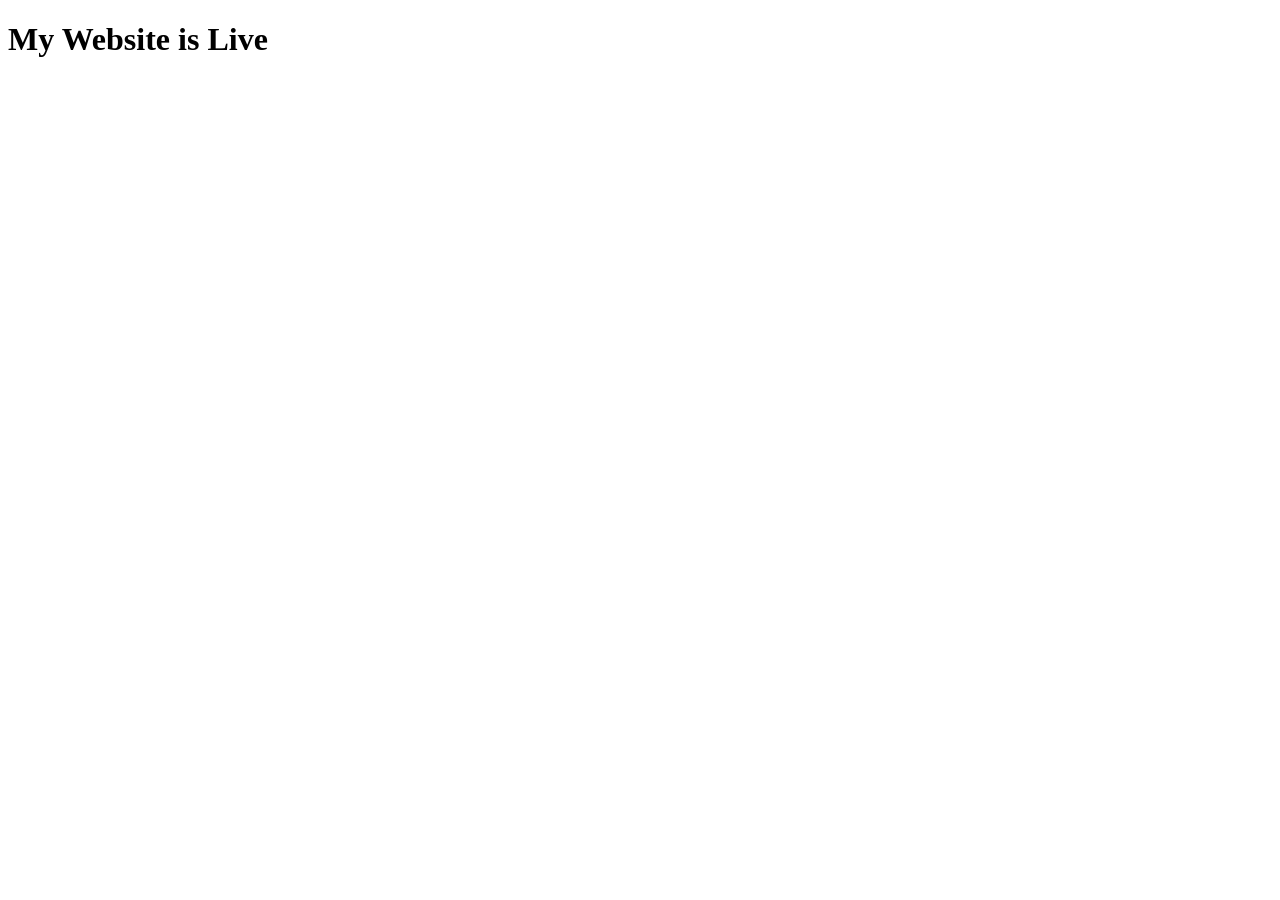
==== index.html @ fd20f3fe "Create index.html created index.html" ====
<!DOCTYPE html>
<html lang="en">
<head>
    <meta charset="UTF-8">
    <meta name="viewport" content="width=device-width, initial-scale=1.0">
    <title>Document</title>
</head>
<body>
    
</body>
<h1>My Website is Live </h1>
</html>
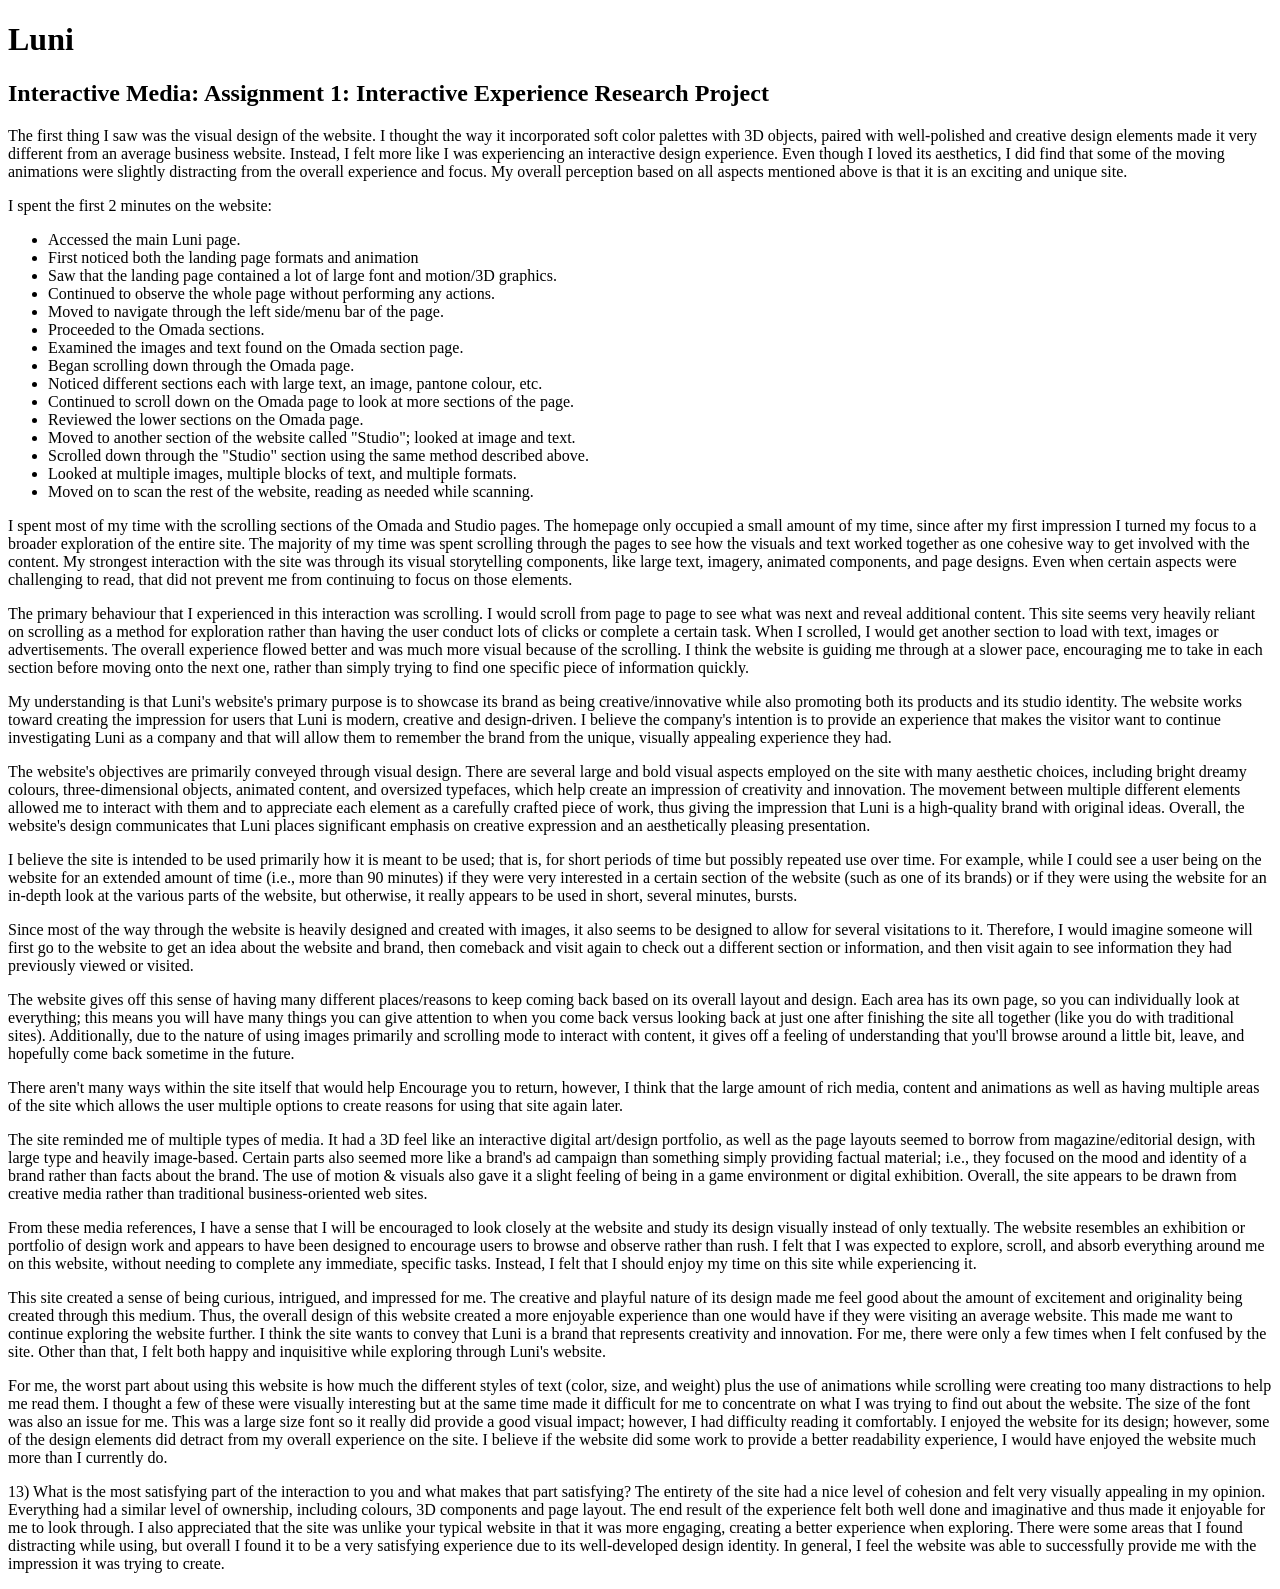
==== commit 3d5b49c9: "add text added questions and text" ====
--- a/index.html
+++ b/index.html
@@ -6,7 +6,141 @@
     <title>Document</title>
 </head>
 <body>
+    <h1>Luni</h1>
+    <h2> Interactive Media: Assignment 1: Interactive Experience Research Project</h2>
+    <p>
+        The first thing I saw was the visual design of the website. I thought the way it incorporated soft color palettes with 3D objects, paired with 
+        well-polished and creative design elements made it very different from an average business website. Instead, I felt more like I was experiencing 
+        an interactive design experience. Even though I loved its aesthetics, I did find that some of the moving animations were slightly distracting 
+        from the overall experience and focus. My overall perception based on all aspects mentioned above is that it is an exciting and unique 
+        site.
+    </p>
+    <p>
+        I spent the first 2 minutes on the website:
+        <ul>
+        <li>Accessed the main Luni page.</li>
+        <li>First noticed both the landing page formats and animation</li>
+        <li>Saw that the landing page contained a lot of large font and motion/3D graphics.</li>
+        <li>Continued to observe the whole page without performing any actions.</li>
+        <li>Moved to navigate through the left side/menu bar of the page.</li>
+        <li>Proceeded to the Omada sections.</li>
+        <li>Examined the images and text found on the Omada section page.</li>
+        <li>Began scrolling down through the Omada page.</li>
+        <li>Noticed different sections each with large text, an image, pantone colour, etc.</li>
+        <li>Continued to scroll down on the Omada page to look at more sections of the page.</li>
+        <li>Reviewed the lower sections on the Omada page.</li>
+        <li>Moved to another section of the website called "Studio"; looked at image and text.</li>
+        <li>Scrolled down through the "Studio" section using the same method described above.</li>
+        <li> Looked at multiple images, multiple blocks of text, and multiple formats.</li>
+        <li> Moved on to scan the rest of the website, reading as needed while scanning.</li>
+        </ul>
+    </p>
+    <p>
+        
+        I spent most of my time with the scrolling sections of the Omada and Studio pages. The homepage only occupied a small amount of my time, since 
+        after my first impression I turned my focus to a broader exploration of the entire site. The majority of my time was spent scrolling through 
+        the pages to see how the visuals and text worked together as one cohesive way to get involved with the content. My strongest interaction with 
+        the site was through its visual storytelling components, like large text, imagery, animated components, and page designs. Even when 
+        certain aspects were challenging to read, that did not prevent me from continuing to focus on those elements.
+
+    </p>
+    <p>
+        
+        The primary behaviour that I experienced in this interaction was scrolling. I would scroll from page to page to see what was next and reveal 
+        additional content. This site seems very heavily reliant on scrolling as a method for exploration rather than having the user conduct lots 
+        of clicks or complete a certain task. When I scrolled, I would get another section to load with text, images or advertisements. The overall 
+        experience flowed better and was much more visual because of the scrolling. I think the website is guiding me through at a slower pace, 
+        encouraging me to take in each section before moving onto the next one, rather than simply trying to find one specific piece of 
+        information quickly.
+    </p>
+    <p>
+      
+        My understanding is that Luni's website's primary purpose is to showcase its brand as being creative/innovative while also promoting both 
+        its products and its studio identity. The website works toward creating the impression for users that Luni is modern, creative and 
+        design-driven. I believe the company's intention is to provide an experience that makes the visitor want to continue investigating Luni 
+        as a company and that will allow them to remember the brand from the unique, visually appealing experience they had.
+    </p>
+    <p>  
+      
+        The website's objectives are primarily conveyed through visual design. There are several large and bold visual aspects employed on the site 
+        with many aesthetic choices, including bright dreamy colours, three-dimensional objects, animated content, and oversized typefaces, which help 
+        create an impression of creativity and innovation. The movement between multiple different elements allowed me to interact with them and 
+        to appreciate each element as a carefully crafted piece of work, thus giving the impression that Luni is a high-quality brand with original 
+        ideas. Overall, the website's design communicates that Luni places significant emphasis on creative expression and an aesthetically pleasing 
+        presentation. 
+    </p>
+    <p>
+    
+        <p>
+        I believe the site is intended to be used primarily how it is meant to be used; that is, for short periods of time but possibly repeated use 
+        over time. For example, while I could see a user being on the website for an extended amount of time (i.e., more than 90 minutes) if they 
+        were very interested in a certain section of the website (such as one of its brands) or if they were using the website for an in-depth look 
+        at the various parts of the website, but otherwise, it really appears to be used in short, several minutes, bursts.
+        </p>
+        <p>
+        Since most of the way through the website is heavily designed and created with images, it also seems to be designed to allow for several 
+        visitations to it. Therefore, I would imagine someone will first go to the website to get an idea about the website and brand, then comeback 
+        and visit again to check out a different section or information, and then visit again to see information they had previously viewed or visited.
+        </p>
+    </p>    
+    <p>  
+        
+        <p>
+        The website gives off this sense of having many different places/reasons to keep coming back based on its overall layout and design. Each 
+        area has its own page, so you can individually look at everything; this means you will have many things you can give attention to when you 
+        come back versus looking back at just one after finishing the site all together (like you do with traditional sites). Additionally, due to 
+        the nature of using images primarily and scrolling mode to interact with content, it gives off a feeling of understanding that you'll browse 
+        around a little bit, leave, and hopefully come back sometime in the future.
+        </p>
+        <p>
+        There aren't many ways within the site itself that would help Encourage you to return, however, I think that the large amount of rich 
+        media, content and animations as well as having multiple areas of the site which allows the user multiple options to create reasons for using 
+        that site again later.
+        </p>
+    </p>  
+    <p>   
+        
+        The site reminded me of multiple types of media. It had a 3D feel like an interactive digital art/design portfolio, as well as the page layouts 
+        seemed to borrow from magazine/editorial design, with large type and heavily image-based. Certain parts also seemed more like a brand's ad
+        campaign than something simply providing factual material; i.e., they focused on the mood and identity of a brand rather than facts about 
+        the brand. The use of motion & visuals also gave it a slight feeling of being in a game environment or digital exhibition. Overall, the
+        site appears to be drawn from creative media rather than traditional business-oriented web sites.
+    </p>
+    <p>   
+        
+        From these media references, I have a sense that I will be encouraged to look closely at the website and study its design visually instead of 
+        only textually. The website resembles an exhibition or portfolio of design work and appears to have been designed to encourage users to browse 
+        and observe rather than rush. I felt that I was expected to explore, scroll, and absorb everything around me on this website, without 
+        needing to complete any immediate, specific tasks. Instead, I felt that I should enjoy my time on this site while experiencing it. 
+    </p>
+    <p>
+       
+        This site created a sense of being curious, intrigued, and impressed for me. The creative and playful nature of its design made me feel good 
+        about the amount of excitement and originality being created through this medium. Thus, the overall design of this website created a more 
+        enjoyable experience than one would have if they were visiting an average website. This made me want to continue exploring the website further.
+        I think the site wants to convey that Luni is a brand that represents creativity and innovation. For me, there were only a few times when I 
+        felt confused by the site. Other than that, I felt both happy and inquisitive while exploring through Luni's website.
+    </p>
+    <p>
+       
+        For me, the worst part about using this website is how much the different styles of text (color, size, and weight) plus the use of animations while scrolling
+        were creating too many distractions to help me read them. I thought a few of these were visually interesting but at the same time made 
+        it difficult for me to concentrate on what I was trying to find out about the website. The size of the font was also an issue for me. 
+        This was a large size font so it really did provide a good visual impact; however, I had difficulty reading it comfortably. I enjoyed 
+        the website for its design; however, some of the design elements did detract from my overall experience on the site. I believe if the 
+        website did some work to provide a better readability experience, I would have enjoyed the website much more than I currently do.
+    </p>
+    <p>  
+        13) What is the most satisfying part of the interaction to you and what makes that part satisfying?
+        The entirety of the site had a nice level of cohesion and felt very visually appealing in my opinion. Everything had a similar level of 
+        ownership, including colours, 3D components and page layout. The end result of the experience felt both well done and imaginative and thus 
+        made it enjoyable for me to look through. I also appreciated that the site was unlike your typical website in that it was more engaging, 
+        creating a better experience when exploring. There were some areas that I found distracting while using, but overall I found it 
+        to be a very satisfying experience due to its well-developed design identity. In general, I feel the website was able to successfully 
+        provide me with the impression it was trying to create.
+    </p>    
+
+   
     
 </body>
-<h1>My Website is Live </h1>
 </html>
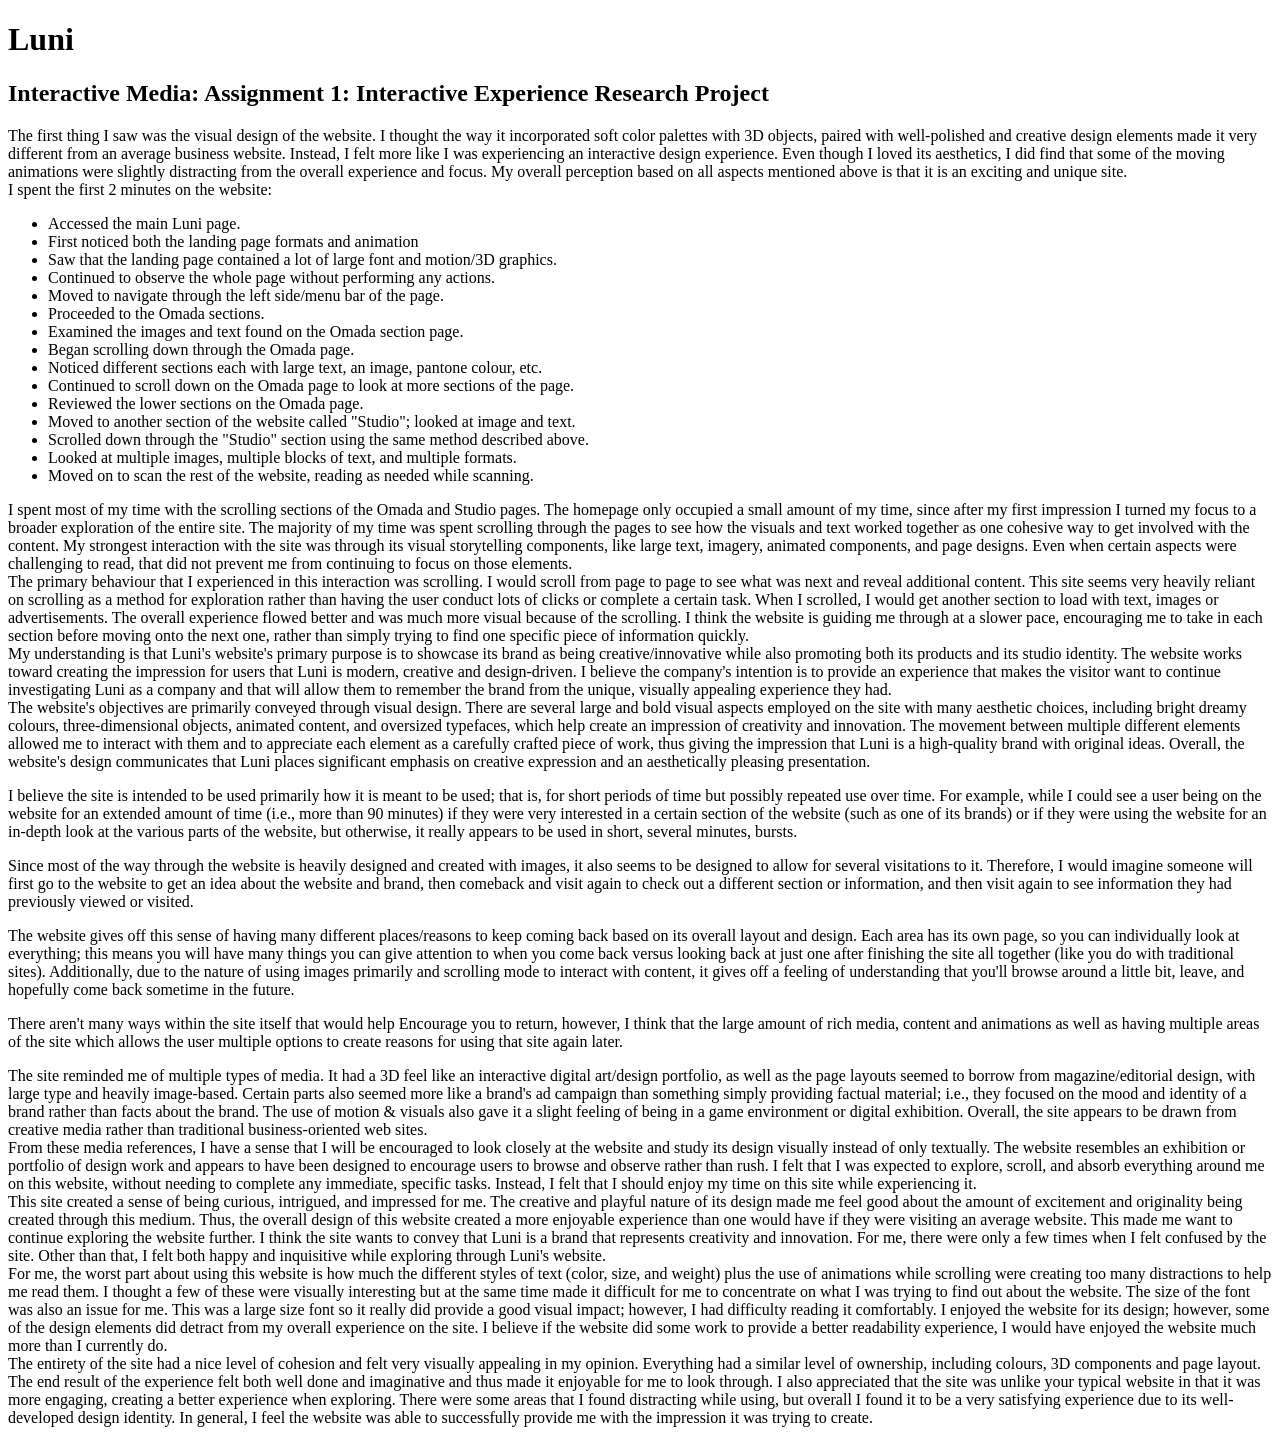
==== commit 284b3ee8: "playing around added png and styles, experimenting" ====
--- a/index.html
+++ b/index.html
@@ -4,18 +4,22 @@
     <meta charset="UTF-8">
     <meta name="viewport" content="width=device-width, initial-scale=1.0">
     <title>Document</title>
+    <link rel="stylesheet" href="styles.css">
+    <style>
+        @import url('https://fonts.googleapis.com/css2?family=Mea+Culpa&display=swap');
+        </style>
 </head>
 <body>
-    <h1>Luni</h1>
+    <h1 class="mea-culpa-regular">Luni</h1>
     <h2> Interactive Media: Assignment 1: Interactive Experience Research Project</h2>
-    <p>
+    <div class="question">
         The first thing I saw was the visual design of the website. I thought the way it incorporated soft color palettes with 3D objects, paired with 
         well-polished and creative design elements made it very different from an average business website. Instead, I felt more like I was experiencing 
         an interactive design experience. Even though I loved its aesthetics, I did find that some of the moving animations were slightly distracting 
         from the overall experience and focus. My overall perception based on all aspects mentioned above is that it is an exciting and unique 
         site.
-    </p>
-    <p>
+    </div>
+    <div class="question">
         I spent the first 2 minutes on the website:
         <ul>
         <li>Accessed the main Luni page.</li>
@@ -34,8 +38,9 @@
         <li> Looked at multiple images, multiple blocks of text, and multiple formats.</li>
         <li> Moved on to scan the rest of the website, reading as needed while scanning.</li>
         </ul>
-    </p>
-    <p>
+    </div>
+    <!-- I realised everything lookes better as sepperate paragraphs because of better spacing -->
+    <div class="question">
         
         I spent most of my time with the scrolling sections of the Omada and Studio pages. The homepage only occupied a small amount of my time, since 
         after my first impression I turned my focus to a broader exploration of the entire site. The majority of my time was spent scrolling through 
@@ -43,8 +48,8 @@
         the site was through its visual storytelling components, like large text, imagery, animated components, and page designs. Even when 
         certain aspects were challenging to read, that did not prevent me from continuing to focus on those elements.
 
-    </p>
-    <p>
+    </div>
+    <div class="question">
         
         The primary behaviour that I experienced in this interaction was scrolling. I would scroll from page to page to see what was next and reveal 
         additional content. This site seems very heavily reliant on scrolling as a method for exploration rather than having the user conduct lots 
@@ -52,15 +57,15 @@
         experience flowed better and was much more visual because of the scrolling. I think the website is guiding me through at a slower pace, 
         encouraging me to take in each section before moving onto the next one, rather than simply trying to find one specific piece of 
         information quickly.
-    </p>
-    <p>
+    </div>
+    <div class="question">
       
         My understanding is that Luni's website's primary purpose is to showcase its brand as being creative/innovative while also promoting both 
         its products and its studio identity. The website works toward creating the impression for users that Luni is modern, creative and 
         design-driven. I believe the company's intention is to provide an experience that makes the visitor want to continue investigating Luni 
         as a company and that will allow them to remember the brand from the unique, visually appealing experience they had.
-    </p>
-    <p>  
+    </div>
+    <div class="question">  
       
         The website's objectives are primarily conveyed through visual design. There are several large and bold visual aspects employed on the site 
         with many aesthetic choices, including bright dreamy colours, three-dimensional objects, animated content, and oversized typefaces, which help 
@@ -68,9 +73,8 @@
         to appreciate each element as a carefully crafted piece of work, thus giving the impression that Luni is a high-quality brand with original 
         ideas. Overall, the website's design communicates that Luni places significant emphasis on creative expression and an aesthetically pleasing 
         presentation. 
-    </p>
-    <p>
-    
+    </div>
+    <div class="question">
         <p>
         I believe the site is intended to be used primarily how it is meant to be used; that is, for short periods of time but possibly repeated use 
         over time. For example, while I could see a user being on the website for an extended amount of time (i.e., more than 90 minutes) if they 
@@ -82,8 +86,8 @@
         visitations to it. Therefore, I would imagine someone will first go to the website to get an idea about the website and brand, then comeback 
         and visit again to check out a different section or information, and then visit again to see information they had previously viewed or visited.
         </p>
-    </p>    
-    <p>  
+    </div>    
+    <div class="question">  
         
         <p>
         The website gives off this sense of having many different places/reasons to keep coming back based on its overall layout and design. Each 
@@ -97,31 +101,31 @@
         media, content and animations as well as having multiple areas of the site which allows the user multiple options to create reasons for using 
         that site again later.
         </p>
-    </p>  
-    <p>   
+    </div>  
+    <div class="question">   
         
         The site reminded me of multiple types of media. It had a 3D feel like an interactive digital art/design portfolio, as well as the page layouts 
         seemed to borrow from magazine/editorial design, with large type and heavily image-based. Certain parts also seemed more like a brand's ad
         campaign than something simply providing factual material; i.e., they focused on the mood and identity of a brand rather than facts about 
         the brand. The use of motion & visuals also gave it a slight feeling of being in a game environment or digital exhibition. Overall, the
         site appears to be drawn from creative media rather than traditional business-oriented web sites.
-    </p>
-    <p>   
+    </div>
+    <div class="question">   
         
         From these media references, I have a sense that I will be encouraged to look closely at the website and study its design visually instead of 
         only textually. The website resembles an exhibition or portfolio of design work and appears to have been designed to encourage users to browse 
         and observe rather than rush. I felt that I was expected to explore, scroll, and absorb everything around me on this website, without 
         needing to complete any immediate, specific tasks. Instead, I felt that I should enjoy my time on this site while experiencing it. 
-    </p>
-    <p>
+    </div>
+    <div class="question">
        
         This site created a sense of being curious, intrigued, and impressed for me. The creative and playful nature of its design made me feel good 
         about the amount of excitement and originality being created through this medium. Thus, the overall design of this website created a more 
         enjoyable experience than one would have if they were visiting an average website. This made me want to continue exploring the website further.
         I think the site wants to convey that Luni is a brand that represents creativity and innovation. For me, there were only a few times when I 
         felt confused by the site. Other than that, I felt both happy and inquisitive while exploring through Luni's website.
-    </p>
-    <p>
+    </div>
+    <div class="question">
        
         For me, the worst part about using this website is how much the different styles of text (color, size, and weight) plus the use of animations while scrolling
         were creating too many distractions to help me read them. I thought a few of these were visually interesting but at the same time made 
@@ -129,16 +133,16 @@
         This was a large size font so it really did provide a good visual impact; however, I had difficulty reading it comfortably. I enjoyed 
         the website for its design; however, some of the design elements did detract from my overall experience on the site. I believe if the 
         website did some work to provide a better readability experience, I would have enjoyed the website much more than I currently do.
-    </p>
-    <p>  
-        13) What is the most satisfying part of the interaction to you and what makes that part satisfying?
+    </div>
+    <div class="question">  
+       
         The entirety of the site had a nice level of cohesion and felt very visually appealing in my opinion. Everything had a similar level of 
         ownership, including colours, 3D components and page layout. The end result of the experience felt both well done and imaginative and thus 
         made it enjoyable for me to look through. I also appreciated that the site was unlike your typical website in that it was more engaging, 
         creating a better experience when exploring. There were some areas that I found distracting while using, but overall I found it 
         to be a very satisfying experience due to its well-developed design identity. In general, I feel the website was able to successfully 
         provide me with the impression it was trying to create.
-    </p>    
+    </div>    
 
    
     
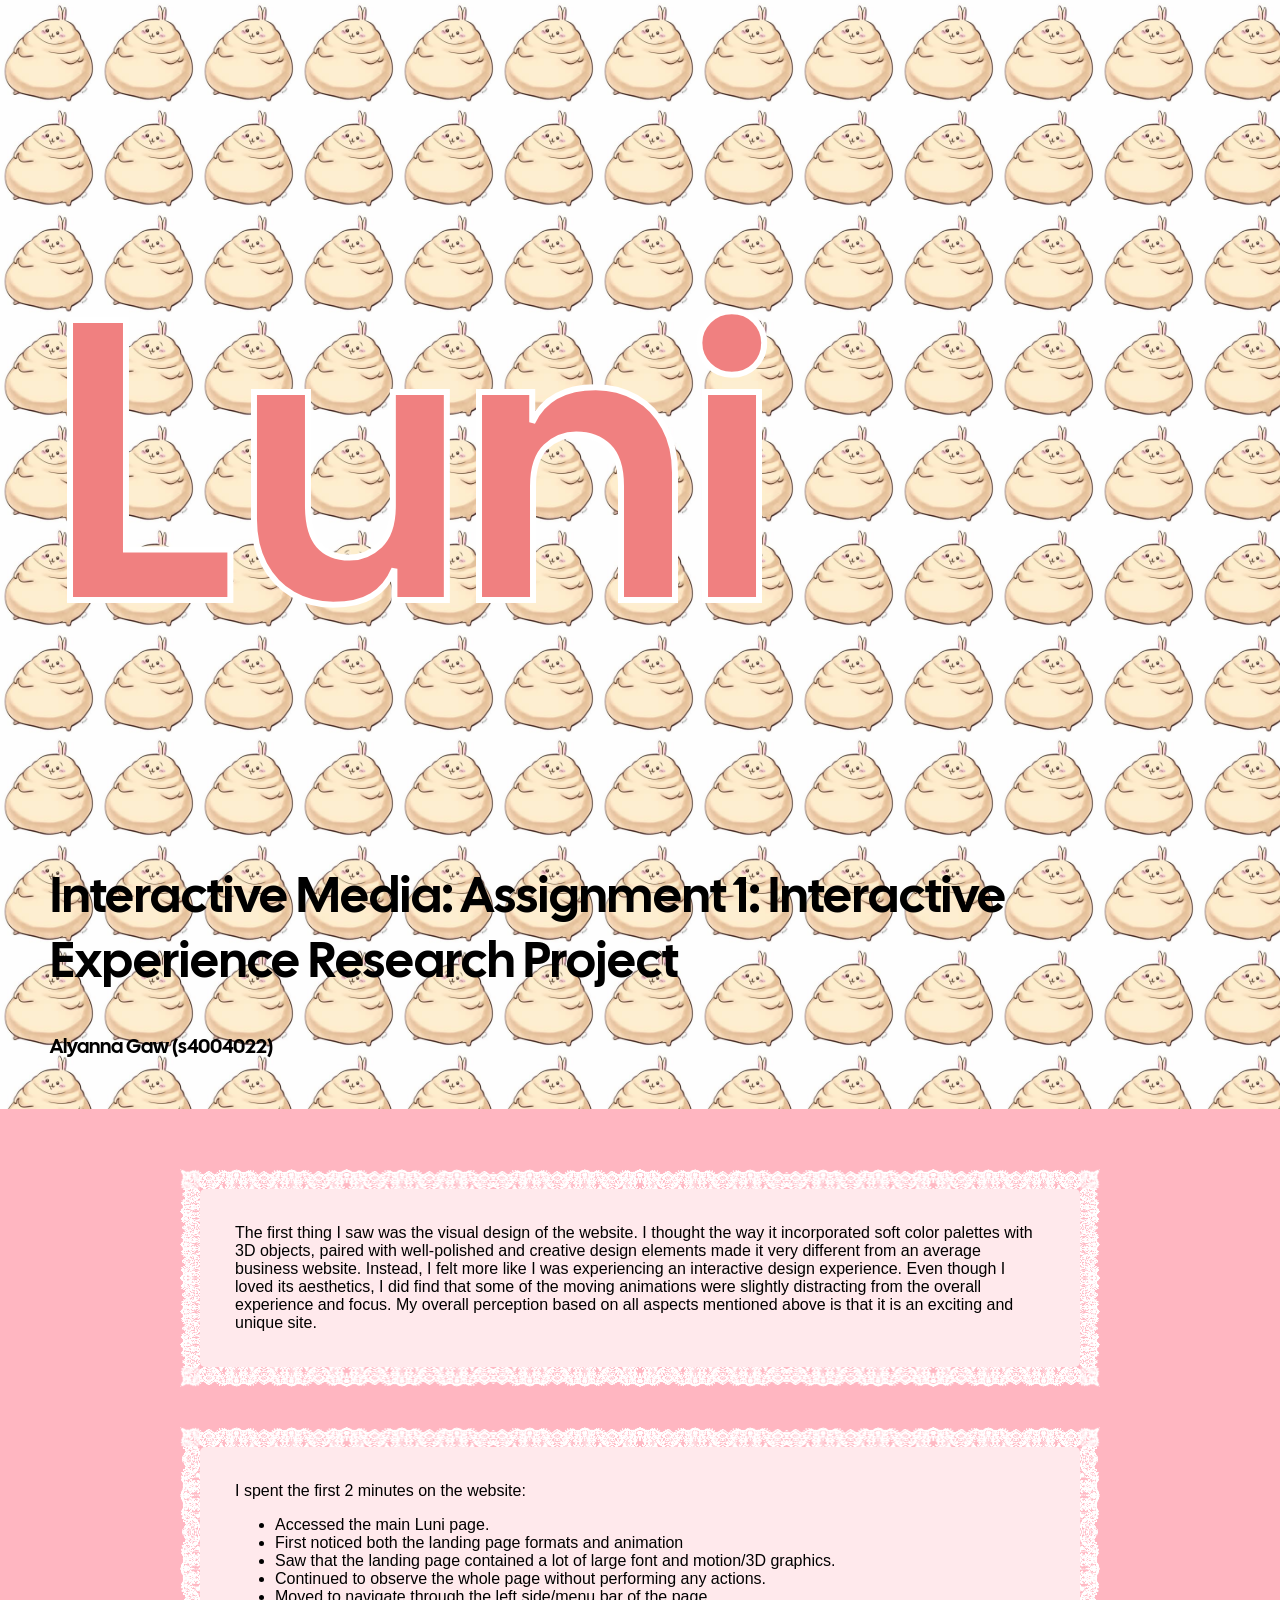
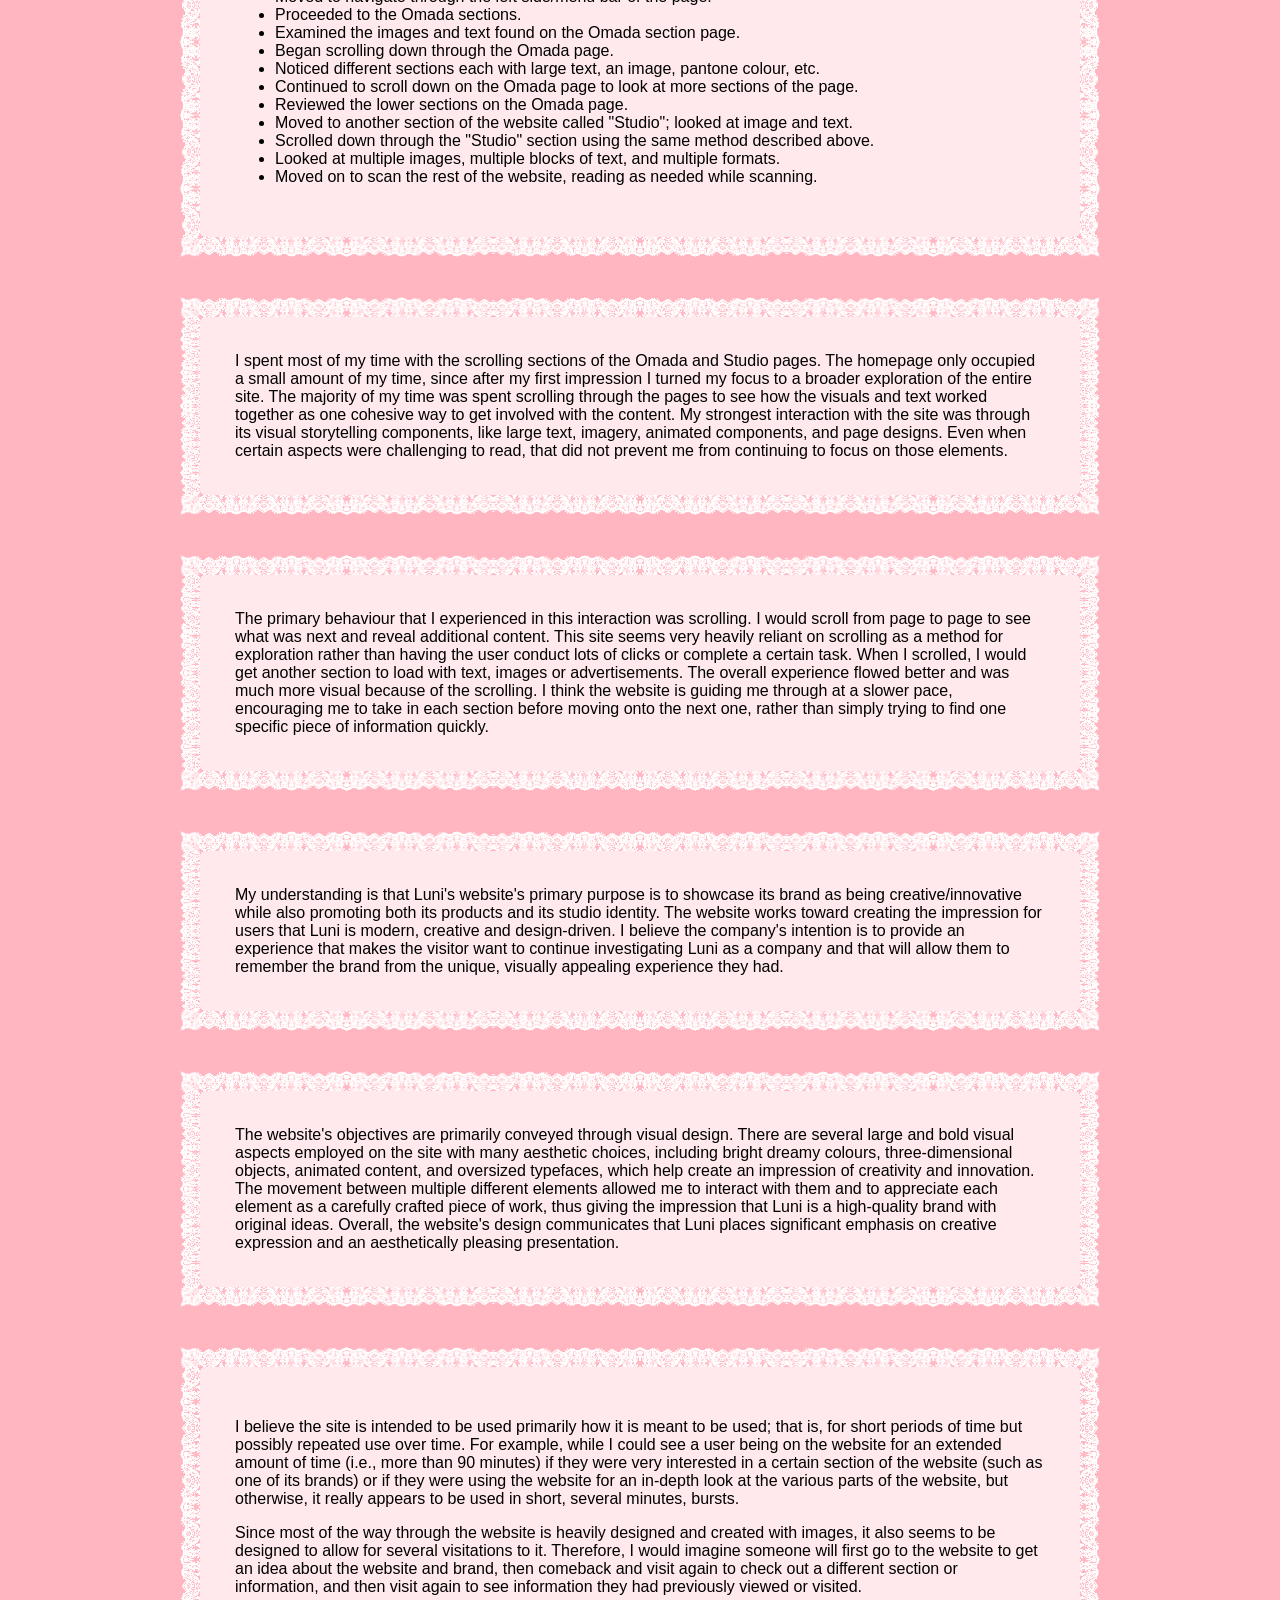
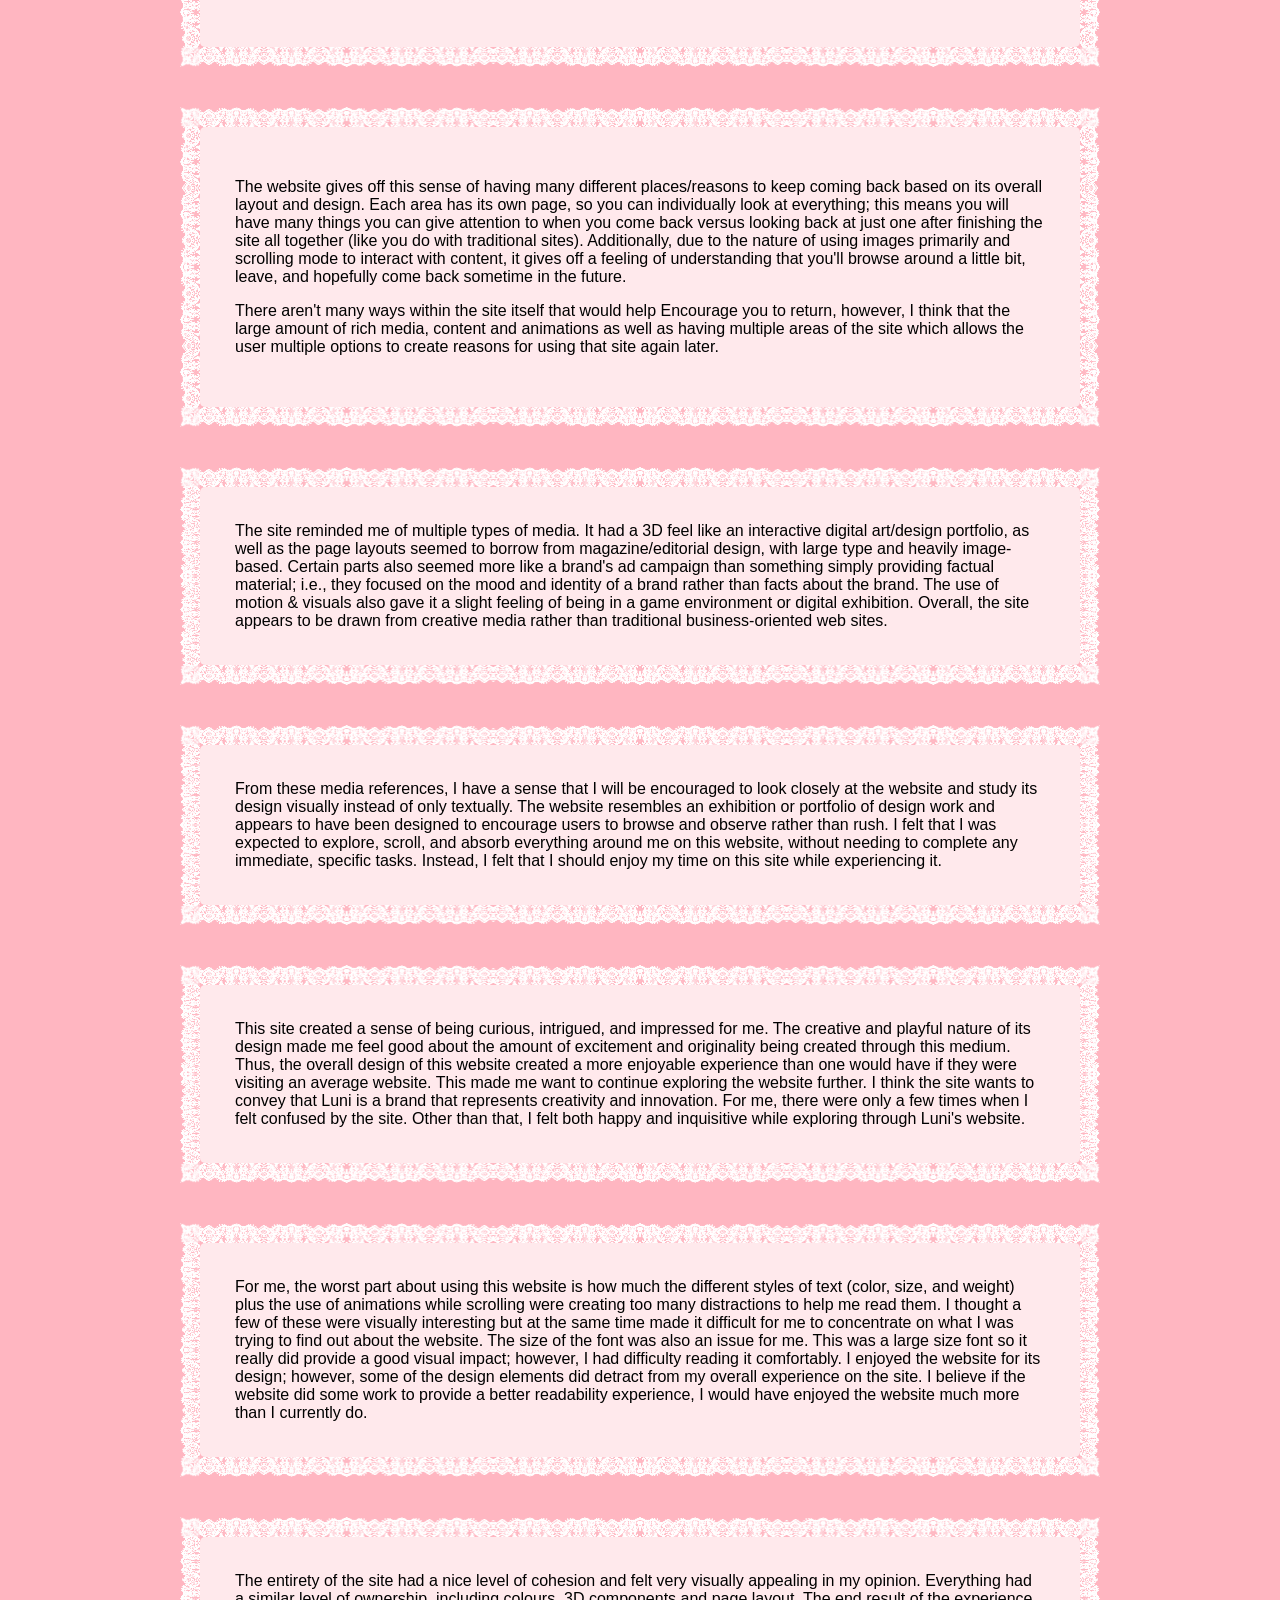
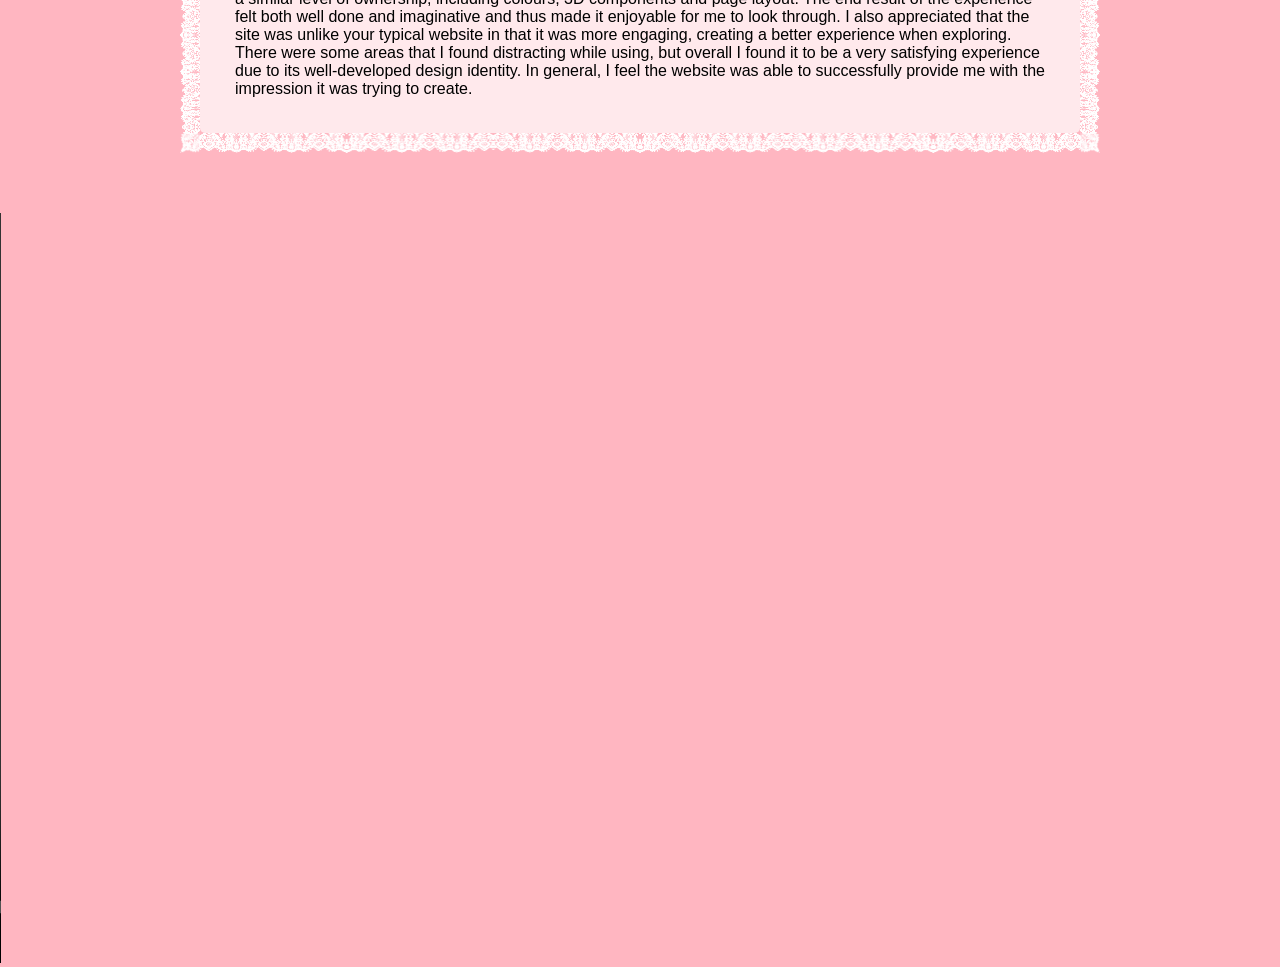
==== commit e4078f45: "vid in html" ====
--- a/index.html
+++ b/index.html
@@ -3,15 +3,21 @@
 <head>
     <meta charset="UTF-8">
     <meta name="viewport" content="width=device-width, initial-scale=1.0">
-    <title>Document</title>
+    <title>Interactive Media A1 - Alyanna Gaw</title>
+    <link rel="icon" type="image/png" sizes="32x32" href="/favicon-32x32.png">
     <link rel="stylesheet" href="styles.css">
     <style>
-        @import url('https://fonts.googleapis.com/css2?family=Mea+Culpa&display=swap');
+        @import url('https://fonts.googleapis.com/css2?family=Cal+Sans&display=swap');
         </style>
+        <!-- imported a Google font 'Cal Sans' -->
 </head>
 <body>
-    <h1 class="mea-culpa-regular">Luni</h1>
-    <h2> Interactive Media: Assignment 1: Interactive Experience Research Project</h2>
+    <div class="wrap">
+        <h1 class="cal-sans-regular">Luni</h1>
+        <h2 class="cal-sans-regular"> Interactive Media: Assignment 1: Interactive Experience Research Project</h2>
+        <h3 class="cal-sans-regular">Alyanna Gaw (s4004022)</h2>
+    </div>
+   
     <div class="question">
         The first thing I saw was the visual design of the website. I thought the way it incorporated soft color palettes with 3D objects, paired with 
         well-polished and creative design elements made it very different from an average business website. Instead, I felt more like I was experiencing 
@@ -22,21 +28,21 @@
     <div class="question">
         I spent the first 2 minutes on the website:
         <ul>
-        <li>Accessed the main Luni page.</li>
-        <li>First noticed both the landing page formats and animation</li>
-        <li>Saw that the landing page contained a lot of large font and motion/3D graphics.</li>
-        <li>Continued to observe the whole page without performing any actions.</li>
-        <li>Moved to navigate through the left side/menu bar of the page.</li>
-        <li>Proceeded to the Omada sections.</li>
-        <li>Examined the images and text found on the Omada section page.</li>
-        <li>Began scrolling down through the Omada page.</li>
-        <li>Noticed different sections each with large text, an image, pantone colour, etc.</li>
-        <li>Continued to scroll down on the Omada page to look at more sections of the page.</li>
-        <li>Reviewed the lower sections on the Omada page.</li>
-        <li>Moved to another section of the website called "Studio"; looked at image and text.</li>
-        <li>Scrolled down through the "Studio" section using the same method described above.</li>
-        <li> Looked at multiple images, multiple blocks of text, and multiple formats.</li>
-        <li> Moved on to scan the rest of the website, reading as needed while scanning.</li>
+            <li>Accessed the main Luni page.</li>
+            <li>First noticed both the landing page formats and animation</li>
+            <li>Saw that the landing page contained a lot of large font and motion/3D graphics.</li>
+            <li>Continued to observe the whole page without performing any actions.</li>
+            <li>Moved to navigate through the left side/menu bar of the page.</li>
+            <li>Proceeded to the Omada sections.</li>
+            <li>Examined the images and text found on the Omada section page.</li>
+            <li>Began scrolling down through the Omada page.</li>
+            <li>Noticed different sections each with large text, an image, pantone colour, etc.</li>
+            <li>Continued to scroll down on the Omada page to look at more sections of the page.</li>
+            <li>Reviewed the lower sections on the Omada page.</li>
+            <li>Moved to another section of the website called "Studio"; looked at image and text.</li>
+            <li>Scrolled down through the "Studio" section using the same method described above.</li>
+            <li> Looked at multiple images, multiple blocks of text, and multiple formats.</li>
+            <li> Moved on to scan the rest of the website, reading as needed while scanning.</li>
         </ul>
     </div>
     <!-- I realised everything lookes better as sepperate paragraphs because of better spacing -->
@@ -143,8 +149,17 @@
         to be a very satisfying experience due to its well-developed design identity. In general, I feel the website was able to successfully 
         provide me with the impression it was trying to create.
     </div>    
+    <!-- added a questions class to make it clear which each individual question is -->
+    
+    <div class="vid">
+        <video width="1500" controls>
+            <source src="initial-sc.mp4" type="video/mp4">
+        </video>
+    </div>
 
-   
+    <div class="wrap">
+
+    </div>
     
 </body>
 </html>
--- a/styles.css
+++ b/styles.css
@@ -0,0 +1,63 @@
+body {
+    font-family:'Lucida Sans', 'Lucida Sans Regular', 'Lucida Grande', 'Lucida Sans Unicode', Geneva, Verdana, sans-serif;
+    background-color: lightpink;
+    margin: 0px
+}
+
+.wrap {
+    background-image: url(ooagi.png);
+    background-size: 100px;
+    padding: 0;
+}
+
+h1 {
+    color: lightcoral;
+    font-size: 400px;
+    margin:0;
+    padding: 50px;
+    padding-top: 200px;
+    -webkit-text-stroke: 6px white;
+
+}
+
+h2 {
+    font-size: 50px;
+    padding: 50px;
+    padding-bottom: 0px;
+    
+
+}
+
+h3 {
+    font-size: 20px;
+    padding-left: 50px;
+    padding-bottom: 50px;
+   
+}
+
+/* I first had issues getting the background image to fill the whole top of the page. first I realised it wasn't filling the margins so I made the margins 0 and replaced
+it with more padding, still had some issues I didnt really understand so i ended up just put h1-3 into a div and the background img for the whole div and it works now */
+
+.question {
+    border: 20px solid transparent;
+    border-image: url(lace-border.png) 90 round;
+    border-radius: 5px;
+    border-image-outset: 20px;
+
+    padding: 15px;
+    margin-bottom: 80px;
+    margin-top: 80px;
+    background-color: rgba(255, 255, 255, 0.7);
+    margin-left: 200px;
+    margin-right: 200px;
+    /* I wanted to decorate the text boxes because they looked too plain. I thought the regular borders looksed too plain too so 
+    I looked up if they was a way to do any other borders and I found you can use an image border*/
+}
+
+.cal-sans-regular {
+    font-family: "Cal Sans", sans-serif;
+    font-weight: 400;
+    font-style: normal;
+  }
+  
+  
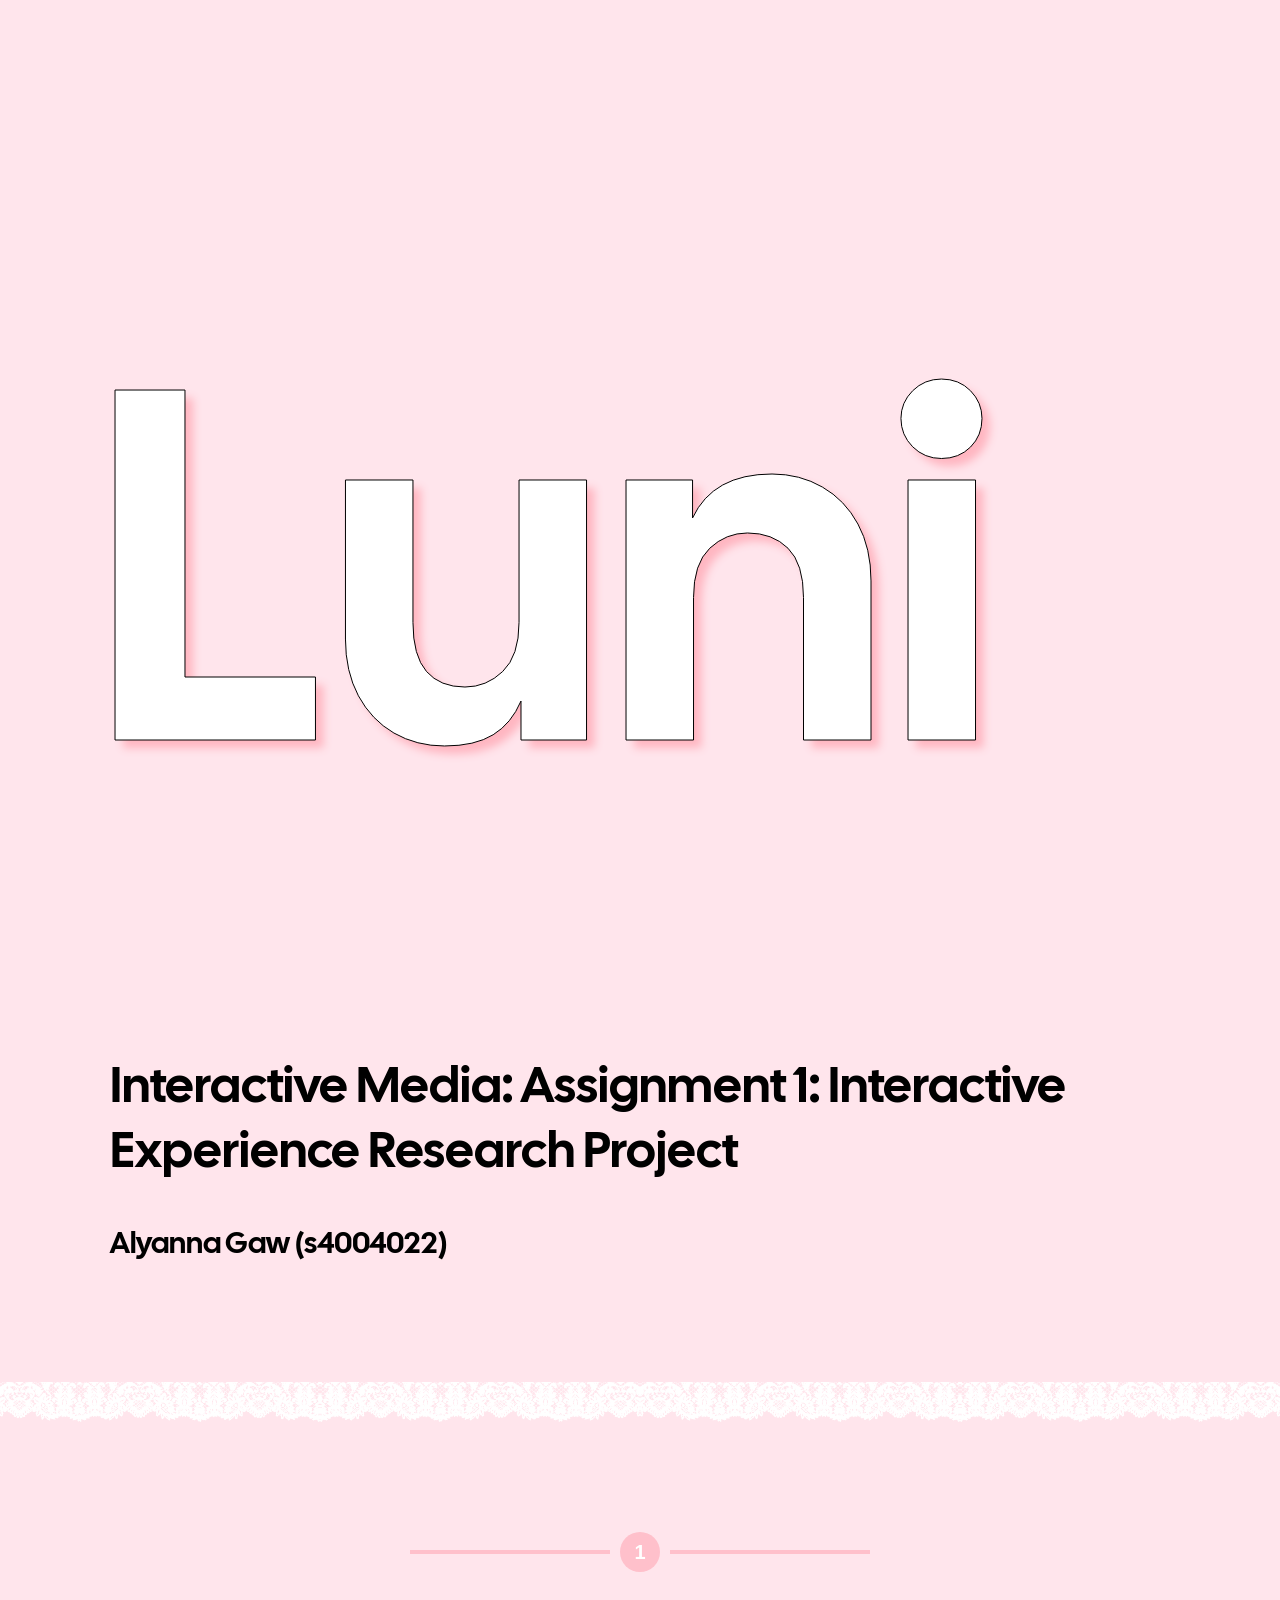
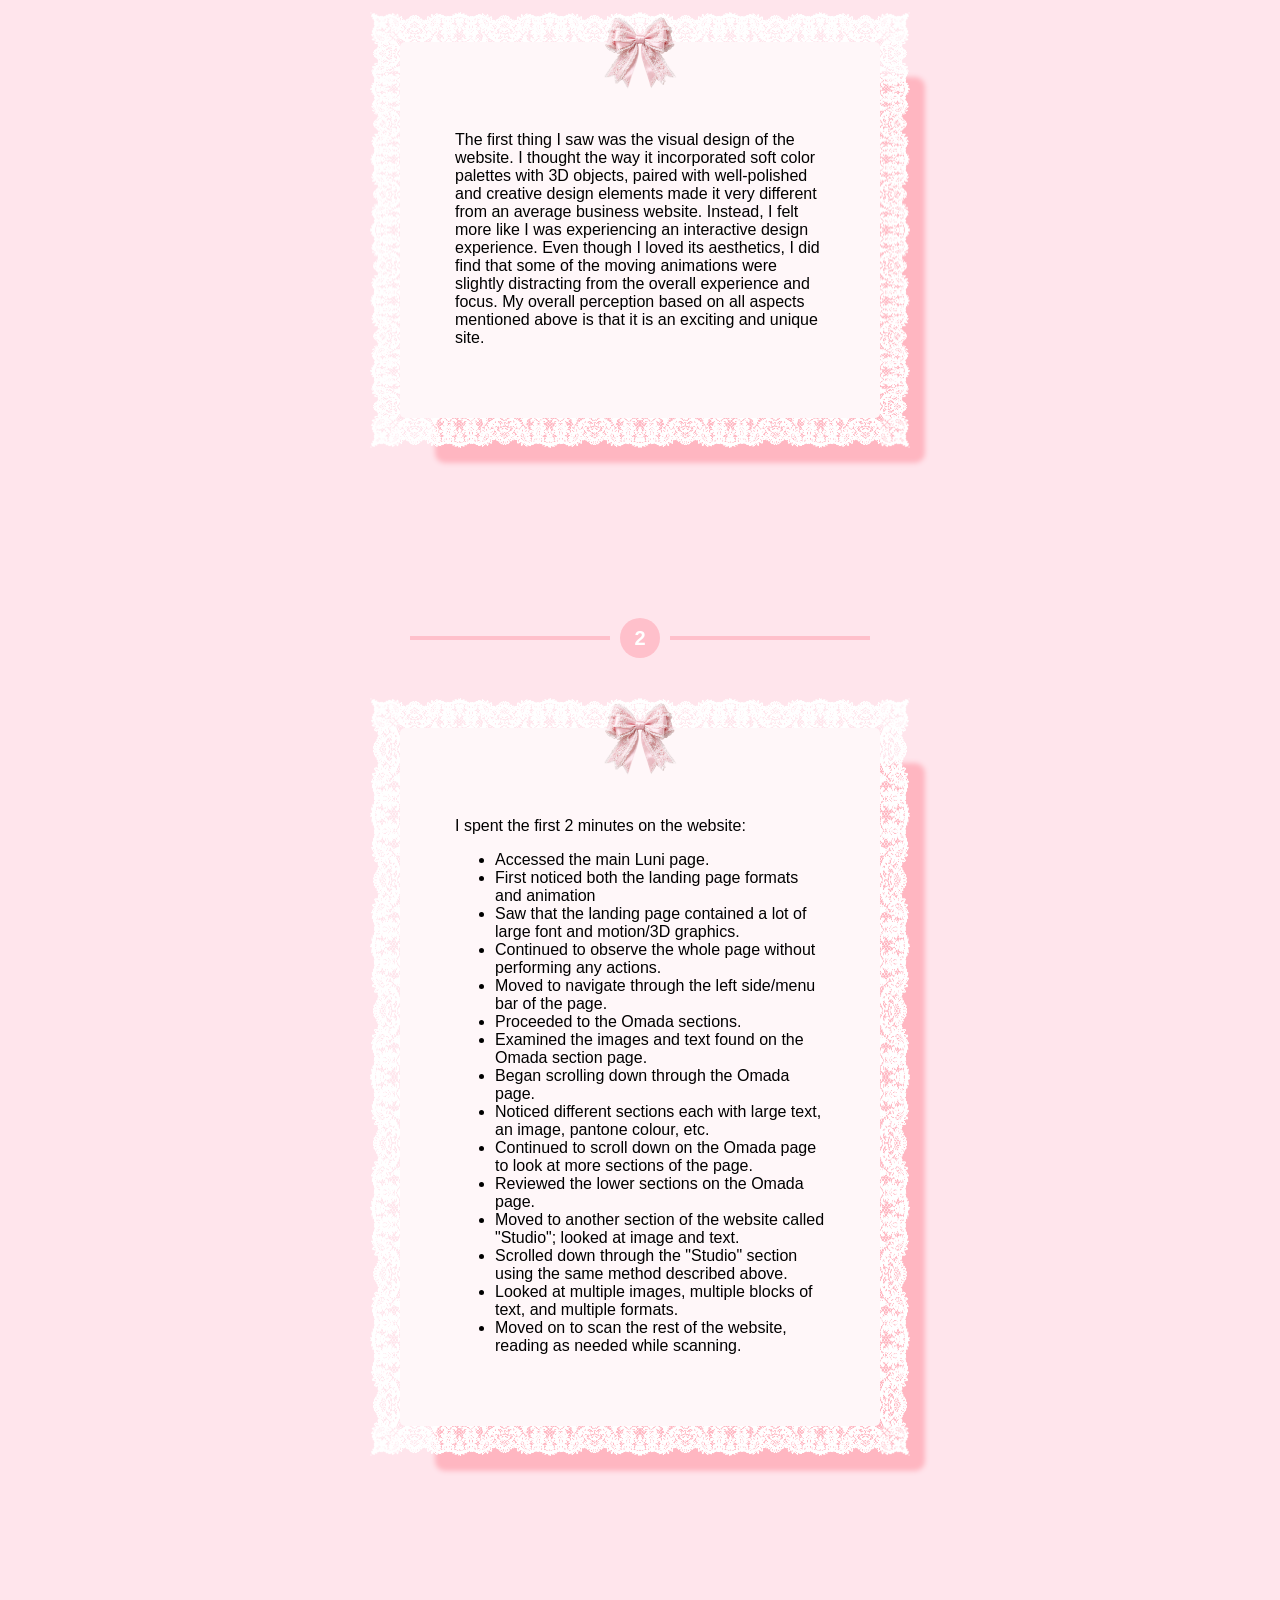
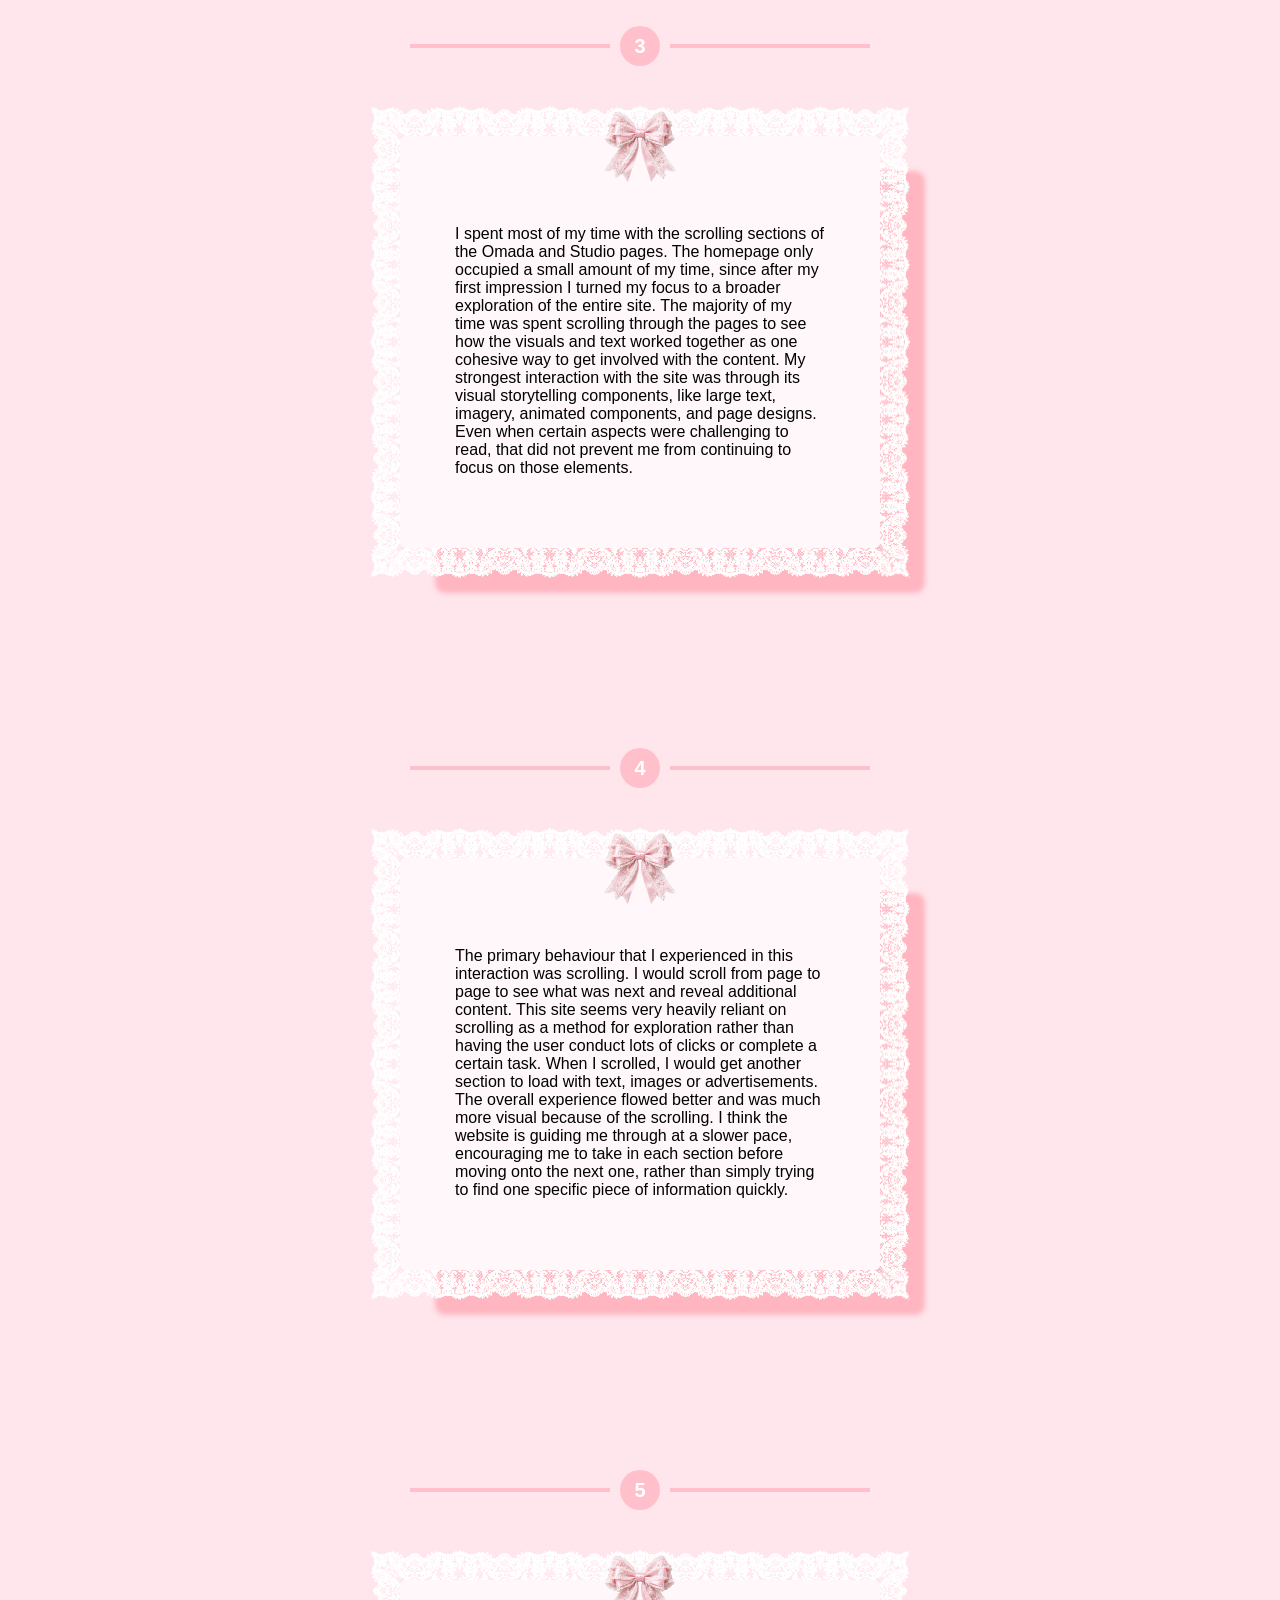
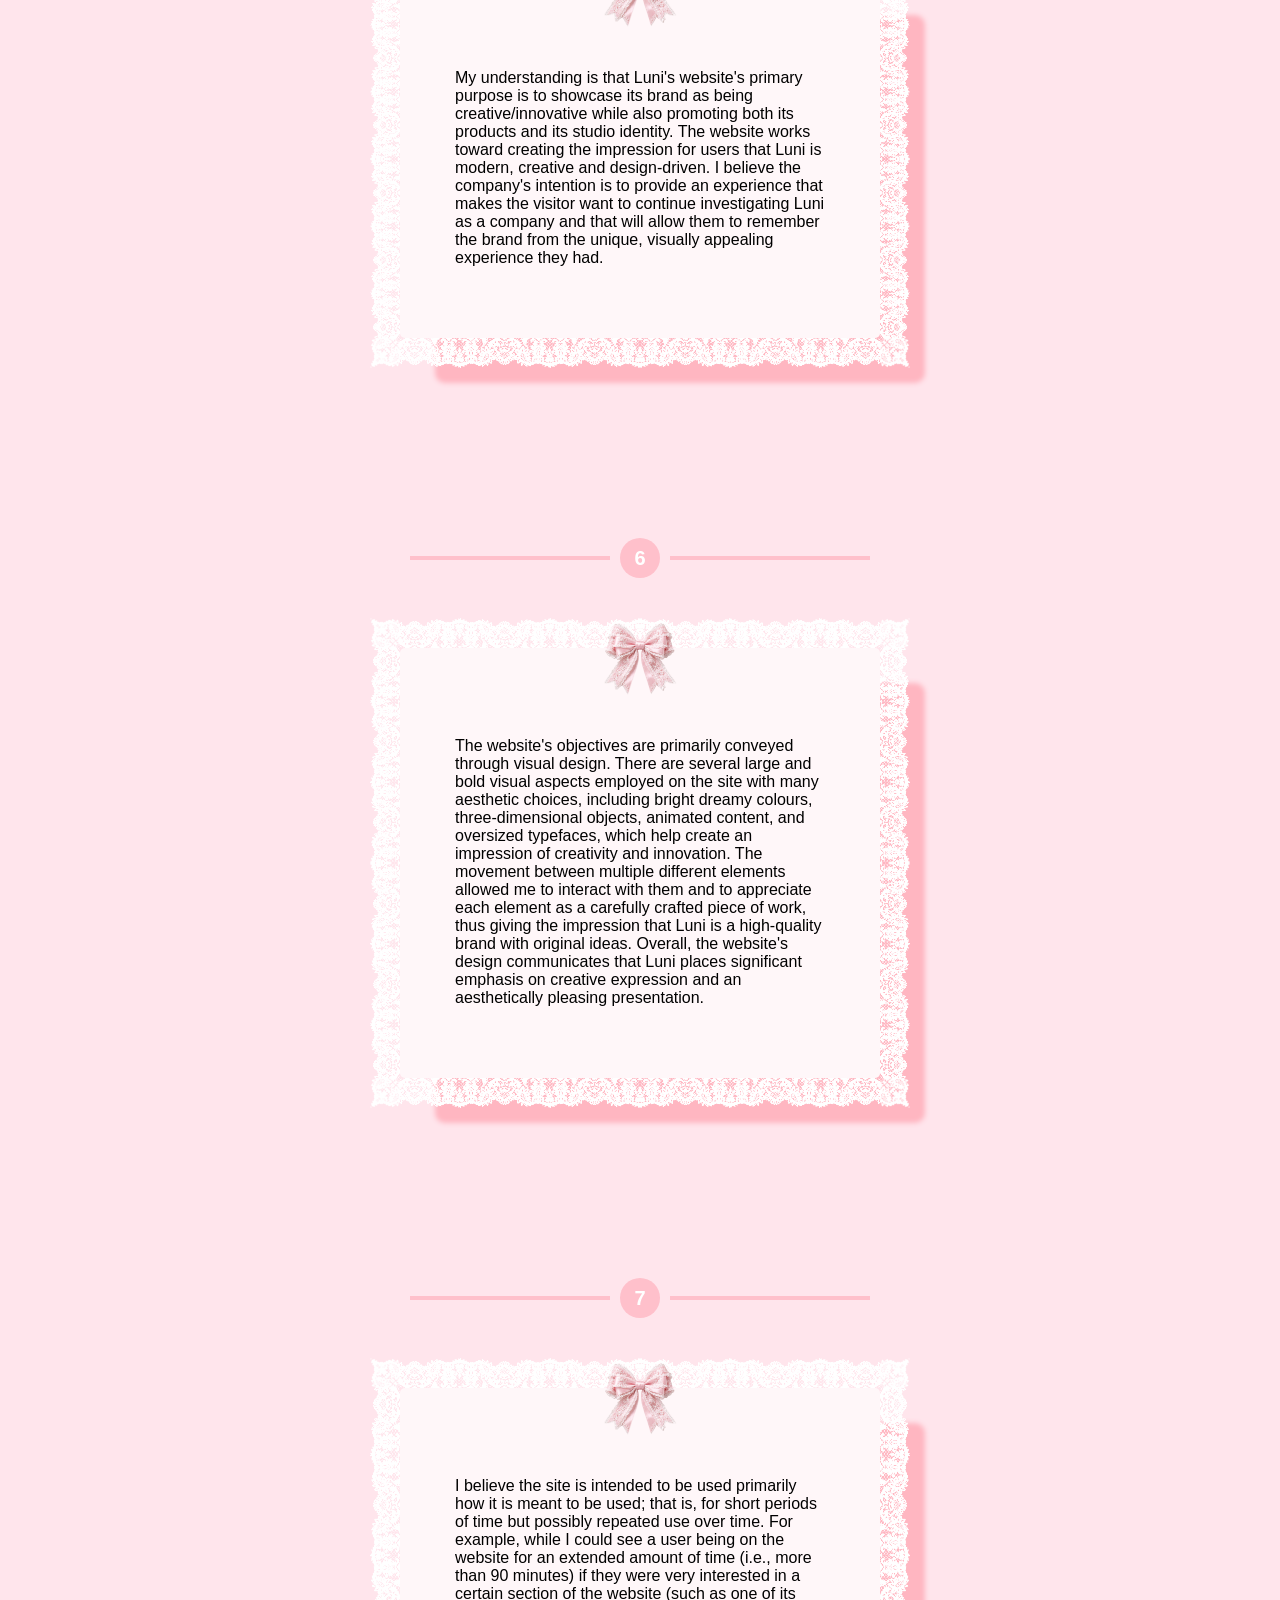
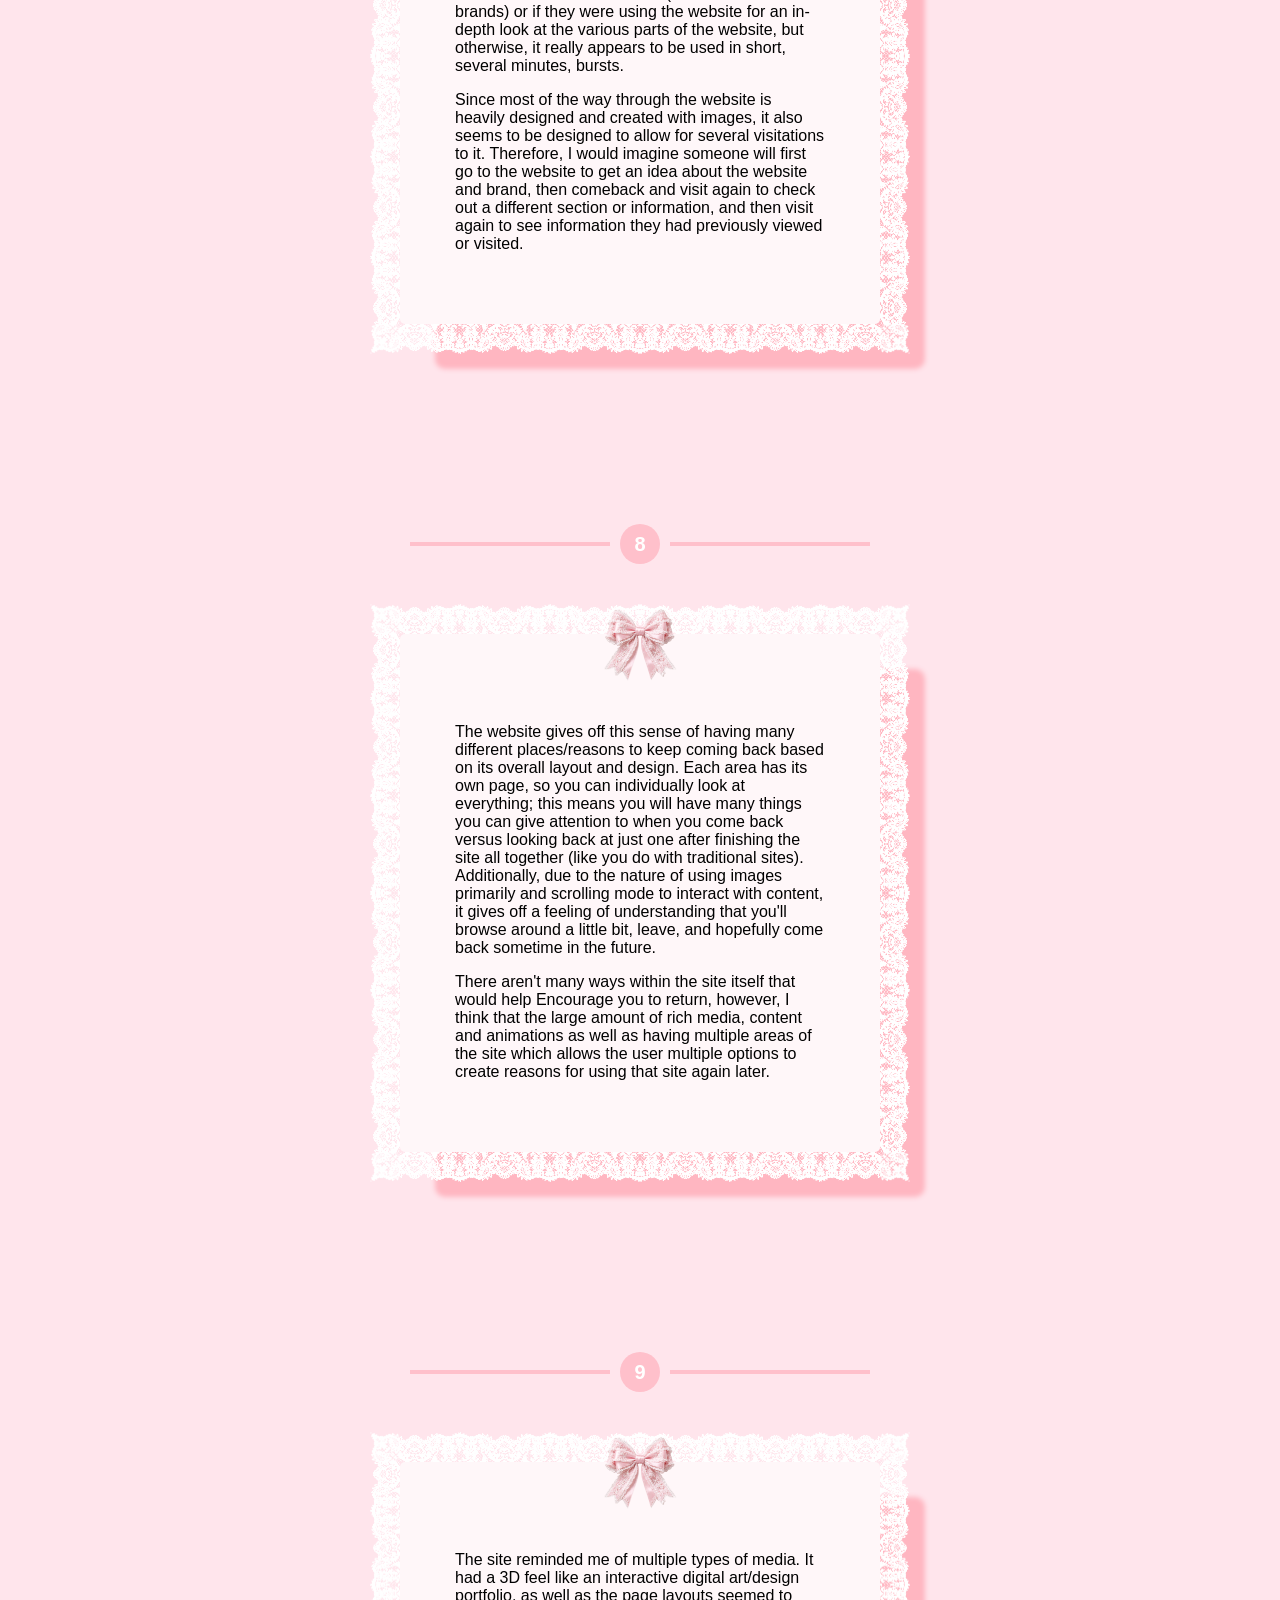
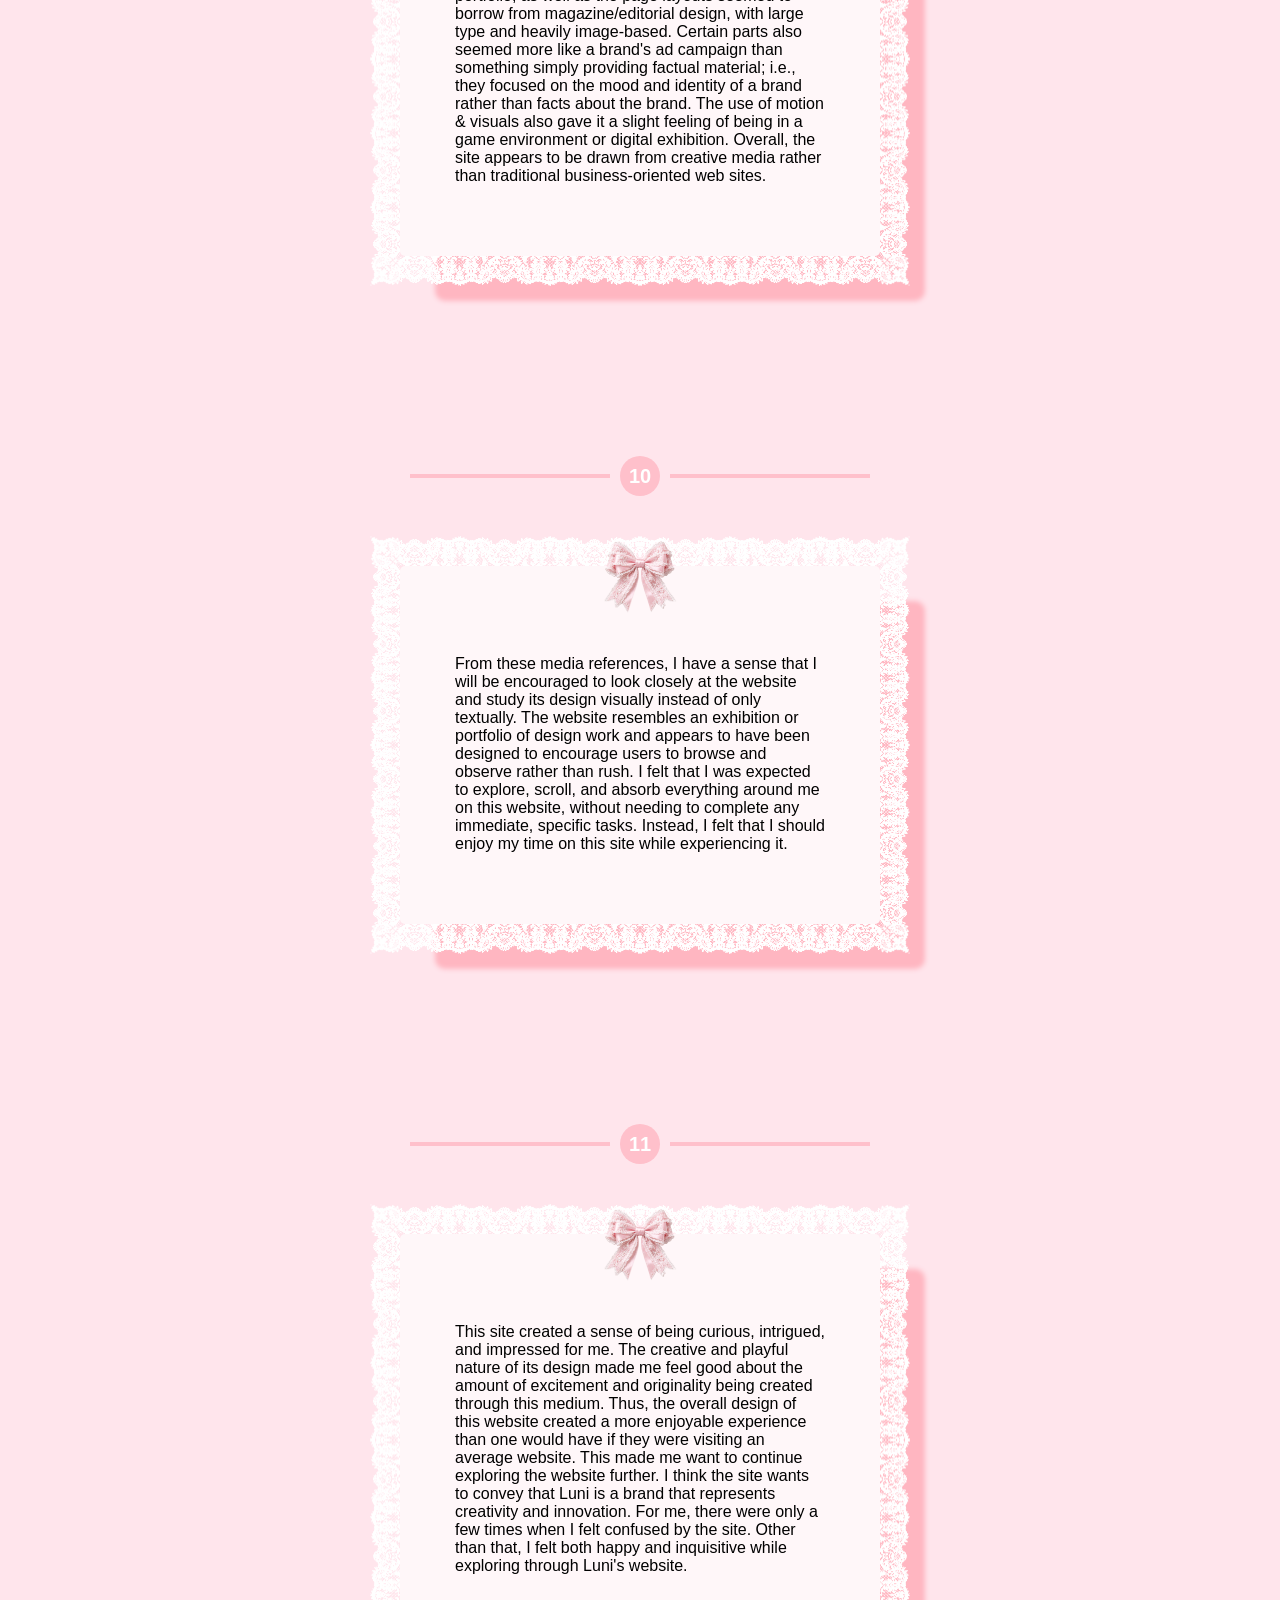
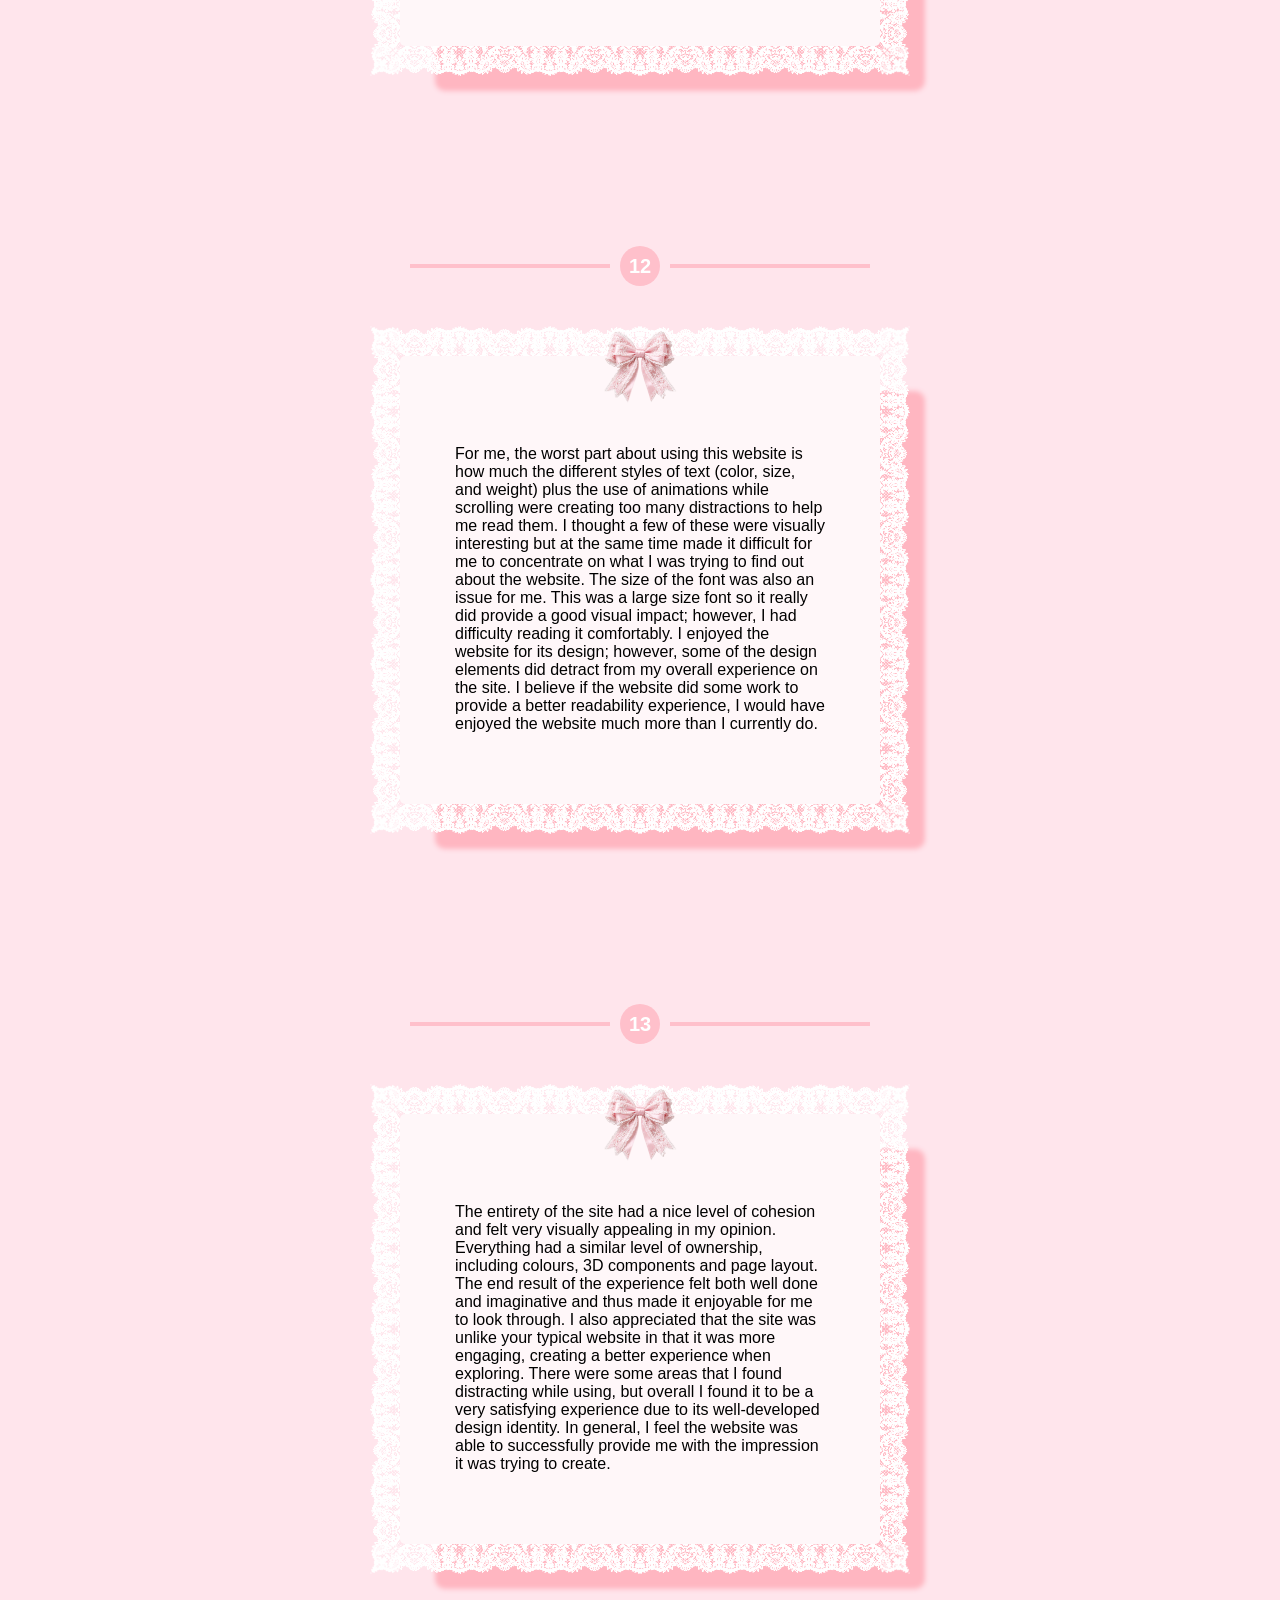
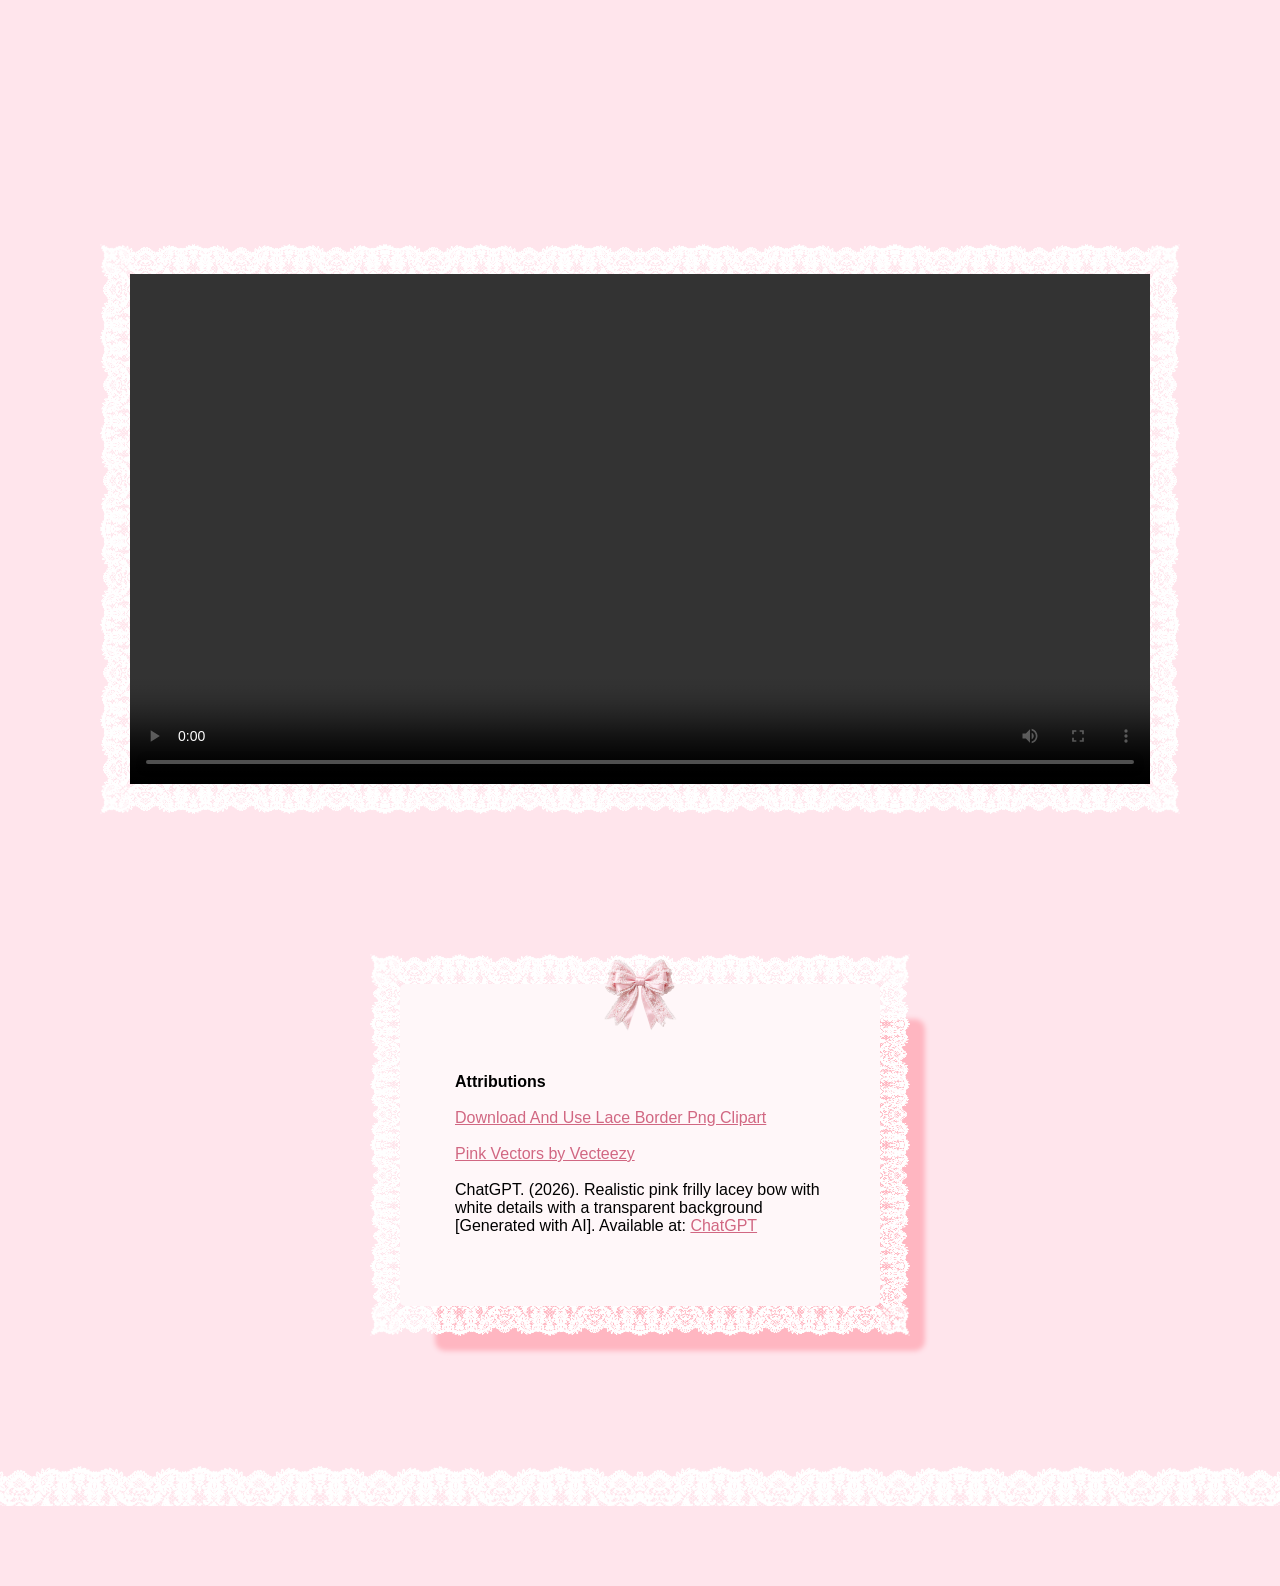
==== commit aa977f99: "added bows" ====
--- a/index.html
+++ b/index.html
@@ -17,15 +17,39 @@
         <h2 class="cal-sans-regular"> Interactive Media: Assignment 1: Interactive Experience Research Project</h2>
         <h3 class="cal-sans-regular">Alyanna Gaw (s4004022)</h2>
     </div>
-   
-    <div class="question">
+       
+    <div>
+         <h4 class="heading">
+            <span class="line"></span>
+            <span class="circle">1</span>
+            <span class="line"></span>
+        </h4>
+        <!-- discovered I can put shapes !! also thought the questions need some kind of ehading because even I got lost
+         on which is which -->
+    </div>
+
+    <div class="question">
+        <img src="bow.png" class="overlay-image">
+        <p>
         The first thing I saw was the visual design of the website. I thought the way it incorporated soft color palettes with 3D objects, paired with 
         well-polished and creative design elements made it very different from an average business website. Instead, I felt more like I was experiencing 
         an interactive design experience. Even though I loved its aesthetics, I did find that some of the moving animations were slightly distracting 
         from the overall experience and focus. My overall perception based on all aspects mentioned above is that it is an exciting and unique 
         site.
-    </div>
-    <div class="question">
+        </p>
+    </div>
+
+    <div>
+         <h4 class="heading">
+            <span class="line"></span>
+            <span class="circle">2</span>
+            <span class="line"></span>
+        </h4>
+    </div>
+
+    <div class="question">
+        <img src="bow.png" class="overlay-image">
+        <p>
         I spent the first 2 minutes on the website:
         <ul>
             <li>Accessed the main Luni page.</li>
@@ -44,43 +68,98 @@
             <li> Looked at multiple images, multiple blocks of text, and multiple formats.</li>
             <li> Moved on to scan the rest of the website, reading as needed while scanning.</li>
         </ul>
+        </p>
     </div>
     <!-- I realised everything lookes better as sepperate paragraphs because of better spacing -->
+
+    <div>
+         <h4 class="heading">
+            <span class="line"></span>
+            <span class="circle">3</span>
+            <span class="line"></span>
+        </h4>
+    </div>
+
     <div class="question">
         
+        <img src="bow.png" class="overlay-image">
+        <p>
         I spent most of my time with the scrolling sections of the Omada and Studio pages. The homepage only occupied a small amount of my time, since 
         after my first impression I turned my focus to a broader exploration of the entire site. The majority of my time was spent scrolling through 
         the pages to see how the visuals and text worked together as one cohesive way to get involved with the content. My strongest interaction with 
         the site was through its visual storytelling components, like large text, imagery, animated components, and page designs. Even when 
         certain aspects were challenging to read, that did not prevent me from continuing to focus on those elements.
-
-    </div>
-    <div class="question">
-        
+        </p>
+    </div>
+
+    <div>
+         <h4 class="heading">
+            <span class="line"></span>
+            <span class="circle">4</span>
+            <span class="line"></span>
+        </h4>
+    </div>
+
+    <div class="question">
+        <img src="bow.png" class="overlay-image">
+        <p>
         The primary behaviour that I experienced in this interaction was scrolling. I would scroll from page to page to see what was next and reveal 
         additional content. This site seems very heavily reliant on scrolling as a method for exploration rather than having the user conduct lots 
         of clicks or complete a certain task. When I scrolled, I would get another section to load with text, images or advertisements. The overall 
         experience flowed better and was much more visual because of the scrolling. I think the website is guiding me through at a slower pace, 
         encouraging me to take in each section before moving onto the next one, rather than simply trying to find one specific piece of 
         information quickly.
-    </div>
-    <div class="question">
-      
+        </p>
+    </div>
+
+    <div>
+         <h4 class="heading">
+            <span class="line"></span>
+            <span class="circle">5</span>
+            <span class="line"></span>
+        </h4>
+    </div>
+
+    <div class="question">
+        <img src="bow.png" class="overlay-image">
+        <p>
         My understanding is that Luni's website's primary purpose is to showcase its brand as being creative/innovative while also promoting both 
         its products and its studio identity. The website works toward creating the impression for users that Luni is modern, creative and 
         design-driven. I believe the company's intention is to provide an experience that makes the visitor want to continue investigating Luni 
         as a company and that will allow them to remember the brand from the unique, visually appealing experience they had.
-    </div>
+        </p>
+    </div>
+
+    <div>
+         <h4 class="heading">
+            <span class="line"></span>
+            <span class="circle">6</span>
+            <span class="line"></span>
+        </h4>
+    </div>
+
     <div class="question">  
-      
+        <img src="bow.png" class="overlay-image">
+        <p>
         The website's objectives are primarily conveyed through visual design. There are several large and bold visual aspects employed on the site 
         with many aesthetic choices, including bright dreamy colours, three-dimensional objects, animated content, and oversized typefaces, which help 
         create an impression of creativity and innovation. The movement between multiple different elements allowed me to interact with them and 
         to appreciate each element as a carefully crafted piece of work, thus giving the impression that Luni is a high-quality brand with original 
         ideas. Overall, the website's design communicates that Luni places significant emphasis on creative expression and an aesthetically pleasing 
         presentation. 
-    </div>
-    <div class="question">
+        </p>
+    </div>
+
+    <div>
+         <h4 class="heading">
+            <span class="line"></span>
+            <span class="circle">7</span>
+            <span class="line"></span>
+        </h4>
+    </div>
+
+    <div class="question">
+        <img src="bow.png" class="overlay-image">
         <p>
         I believe the site is intended to be used primarily how it is meant to be used; that is, for short periods of time but possibly repeated use 
         over time. For example, while I could see a user being on the website for an extended amount of time (i.e., more than 90 minutes) if they 
@@ -92,9 +171,18 @@
         visitations to it. Therefore, I would imagine someone will first go to the website to get an idea about the website and brand, then comeback 
         and visit again to check out a different section or information, and then visit again to see information they had previously viewed or visited.
         </p>
-    </div>    
+    </div>   
+    
+    <div>
+         <h4 class="heading">
+            <span class="line"></span>
+            <span class="circle">8</span>
+            <span class="line"></span>
+        </h4>
+    </div>
+
     <div class="question">  
-        
+        <img src="bow.png" class="overlay-image">
         <p>
         The website gives off this sense of having many different places/reasons to keep coming back based on its overall layout and design. Each 
         area has its own page, so you can individually look at everything; this means you will have many things you can give attention to when you 
@@ -108,55 +196,132 @@
         that site again later.
         </p>
     </div>  
+
+    <div>
+         <h4 class="heading">
+            <span class="line"></span>
+            <span class="circle">9</span>
+            <span class="line"></span>
+        </h4>
+    </div>
+
     <div class="question">   
-        
+        <img src="bow.png" class="overlay-image">
+        <p>
         The site reminded me of multiple types of media. It had a 3D feel like an interactive digital art/design portfolio, as well as the page layouts 
         seemed to borrow from magazine/editorial design, with large type and heavily image-based. Certain parts also seemed more like a brand's ad
         campaign than something simply providing factual material; i.e., they focused on the mood and identity of a brand rather than facts about 
         the brand. The use of motion & visuals also gave it a slight feeling of being in a game environment or digital exhibition. Overall, the
         site appears to be drawn from creative media rather than traditional business-oriented web sites.
-    </div>
+        </p>
+    </div>
+
+    <div>
+         <h4 class="heading">
+            <span class="line"></span>
+            <span class="circle">10</span>
+            <span class="line"></span>
+        </h4>
+    </div>
+
     <div class="question">   
-        
+        <img src="bow.png" class="overlay-image">
+        <p>
         From these media references, I have a sense that I will be encouraged to look closely at the website and study its design visually instead of 
         only textually. The website resembles an exhibition or portfolio of design work and appears to have been designed to encourage users to browse 
         and observe rather than rush. I felt that I was expected to explore, scroll, and absorb everything around me on this website, without 
         needing to complete any immediate, specific tasks. Instead, I felt that I should enjoy my time on this site while experiencing it. 
-    </div>
-    <div class="question">
-       
+        </p>
+    </div>
+
+    <div>
+         <h4 class="heading">
+            <span class="line"></span>
+            <span class="circle">11</span>
+            <span class="line"></span>
+        </h4>
+    </div>
+
+    <div class="question">
+       <img src="bow.png" class="overlay-image">
+       <p>
         This site created a sense of being curious, intrigued, and impressed for me. The creative and playful nature of its design made me feel good 
         about the amount of excitement and originality being created through this medium. Thus, the overall design of this website created a more 
         enjoyable experience than one would have if they were visiting an average website. This made me want to continue exploring the website further.
         I think the site wants to convey that Luni is a brand that represents creativity and innovation. For me, there were only a few times when I 
         felt confused by the site. Other than that, I felt both happy and inquisitive while exploring through Luni's website.
-    </div>
-    <div class="question">
-       
+        </p>
+    </div>
+
+    <div>
+         <h4 class="heading">
+            <span class="line"></span>
+            <span class="circle">12</span>
+            <span class="line"></span>
+        </h4>
+    </div>
+
+    <div class="question">
+        <img src="bow.png" class="overlay-image">
+        <p>
         For me, the worst part about using this website is how much the different styles of text (color, size, and weight) plus the use of animations while scrolling
         were creating too many distractions to help me read them. I thought a few of these were visually interesting but at the same time made 
         it difficult for me to concentrate on what I was trying to find out about the website. The size of the font was also an issue for me. 
         This was a large size font so it really did provide a good visual impact; however, I had difficulty reading it comfortably. I enjoyed 
         the website for its design; however, some of the design elements did detract from my overall experience on the site. I believe if the 
         website did some work to provide a better readability experience, I would have enjoyed the website much more than I currently do.
-    </div>
+        </p>
+    </div>
+
+    <div>
+         <h4 class="heading">
+            <span class="line"></span>
+            <span class="circle">13</span>
+            <span class="line"></span>
+        </h4>
+    </div>
+
     <div class="question">  
-       
+       <img src="bow.png" class="overlay-image">
+       <p>
         The entirety of the site had a nice level of cohesion and felt very visually appealing in my opinion. Everything had a similar level of 
         ownership, including colours, 3D components and page layout. The end result of the experience felt both well done and imaginative and thus 
         made it enjoyable for me to look through. I also appreciated that the site was unlike your typical website in that it was more engaging, 
         creating a better experience when exploring. There were some areas that I found distracting while using, but overall I found it 
         to be a very satisfying experience due to its well-developed design identity. In general, I feel the website was able to successfully 
         provide me with the impression it was trying to create.
+        </p>
     </div>    
     <!-- added a questions class to make it clear which each individual question is -->
     
     <div class="vid">
+        
         <video width="1500" controls>
             <source src="initial-sc.mp4" type="video/mp4">
         </video>
     </div>
 
+    <div class="question">
+        <img src="bow.png" class="overlay-image">
+        <p>
+        <strong>Attributions</strong>
+        <!-- decided to just make the text bold here in-line because I dont want to make a new class just for this one
+         word on CSS -->
+        <br>
+        <br>
+        <a href="https://www.freeiconspng.com/img/37013" class="link">Download And Use Lace Border Png Clipart</a>
+        <br>
+        <br>
+        <a href="https://www.vecteezy.com/free-vector/pink" class="link">Pink Vectors by Vecteezy</a>
+        <br>
+        <br>
+        ChatGPT. (2026). Realistic pink frilly lacey bow with white details with a transparent background 
+        [Generated with AI]. Available at: <a href="https://chatgpt.com/" class="link">ChatGPT</a>
+        </p>
+
+    </div>
+
+
     <div class="wrap">
 
     </div>
--- a/styles.css
+++ b/styles.css
@@ -1,55 +1,66 @@
 body {
     font-family:'Lucida Sans', 'Lucida Sans Regular', 'Lucida Grande', 'Lucida Sans Unicode', Geneva, Verdana, sans-serif;
-    background-color: lightpink;
+    background-color: #ffe5ec;
     margin: 0px
 }
 
 .wrap {
-    background-image: url(ooagi.png);
-    background-size: 100px;
-    padding: 0;
+    background-image: url(repeating\ flowers\ bg.jpg);
+    background-size: 400px;
+    border: 40px solid transparent;
+    border-image: url(lace-border.png) 90 round;
+    border-image-outset: 40px;
+
 }
+/* I first had issues getting the background image to fill the whole top of the page. first I realised it wasn't filling the margins so I made the margins 0 and replaced
+it with more padding, still had some issues I didnt really understand so i ended up just put h1-3 into a div and the background img for the whole div and it works now.
+I also used a repeating pattern image so the background looks seamless*/
 
 h1 {
-    color: lightcoral;
-    font-size: 400px;
+    color: white;
+    font-size: 500px;
     margin:0;
     padding: 50px;
     padding-top: 200px;
-    -webkit-text-stroke: 6px white;
+    text-shadow: 8px 8px 8px lightpink;
+    -webkit-text-stroke: 1px black;
 
 }
+/* I think a white title fits the theme best but gets lost in the background, so I added a shadow to it so it can pop out more and be mroe readable */
 
 h2 {
     font-size: 50px;
-    padding: 50px;
+    padding: 70px;
     padding-bottom: 0px;
-    
-
+     
 }
 
 h3 {
-    font-size: 20px;
-    padding-left: 50px;
+    font-size: 30px;
+    padding-left: 70px;
     padding-bottom: 50px;
-   
+
 }
+/* i think the headings aren't aligned even though all the padding was set to 50px because h1 text size is so muhc bigger than h2 and 3.
+to fix this i made the padding for h2 and 3 70px instead of 50 */
 
-/* I first had issues getting the background image to fill the whole top of the page. first I realised it wasn't filling the margins so I made the margins 0 and replaced
-it with more padding, still had some issues I didnt really understand so i ended up just put h1-3 into a div and the background img for the whole div and it works now */
 
 .question {
-    border: 20px solid transparent;
+    border: 30px solid transparent;
     border-image: url(lace-border.png) 90 round;
     border-radius: 5px;
-    border-image-outset: 20px;
+    border-image-outset: 30px;
+    box-shadow: 40px 40px 5px 5px lightpink;
 
-    padding: 15px;
-    margin-bottom: 80px;
-    margin-top: 80px;
+    padding: 25px;
+    margin-bottom: 200px;
+    margin-top: 70px;
     background-color: rgba(255, 255, 255, 0.7);
-    margin-left: 200px;
-    margin-right: 200px;
+    margin-left: 400px;
+    margin-right: 400px;
+
+    position: relative
+    
     /* I wanted to decorate the text boxes because they looked too plain. I thought the regular borders looksed too plain too so 
     I looked up if they was a way to do any other borders and I found you can use an image border*/
 }
@@ -60,4 +71,78 @@
     font-style: normal;
   }
   
-  +  
+.vid{
+    display: flex;
+    justify-content: center;
+
+}
+
+video{ 
+    border: 30px solid transparent;
+    border-image: url(lace-border.png) 90 round;
+    margin: 100px
+    
+}
+
+.bow{
+    width: 80px;
+    display: flex
+    justify-content: center;
+
+}
+
+
+
+.heading {
+  display: flex;
+  align-items: center;
+  justify-content: center;
+  font-size: 30px;
+  font-weight: bold;
+  margin-top: 150px;
+}
+
+.line {
+  flex: 0 1 200px;
+  height: 4px;
+  
+  background-color: pink
+  ;
+}
+
+.circle {
+  display: flex;
+  justify-content: center;
+  align-items: center;
+  width: 40px;
+  height: 40px;
+  border-radius: 50%;
+  background-color: pink;
+  color: white;
+  font-size: 20px;
+  margin: 0 10px;
+}
+
+
+.overlay-image {
+  position: relative;
+
+  top: -100px;
+  left: 50%; 
+  transform: translate(-50%, -50%);
+  z-index: 50;
+  width: 80px;
+  
+  margin-bottom: -120px;
+  /* I really wanted to put the bow on the text/div box because I went through a lot of trouble to get it,
+  I then went through a lot of trouble to position it to exactly where I wanted it. Afer a lot of googling
+  I found out about position relative and absolute*/
+}
+
+.link{
+    color: rgb(209, 103, 130);
+    /* I wanted to make the hyperlinked text pink too, the blue was clashing with my theming. 
+    I just found out if you hover the colour box you choose a custom colour with slider and 
+    value/saturation box, I used this to get a darker pink for better readability*/
+}
